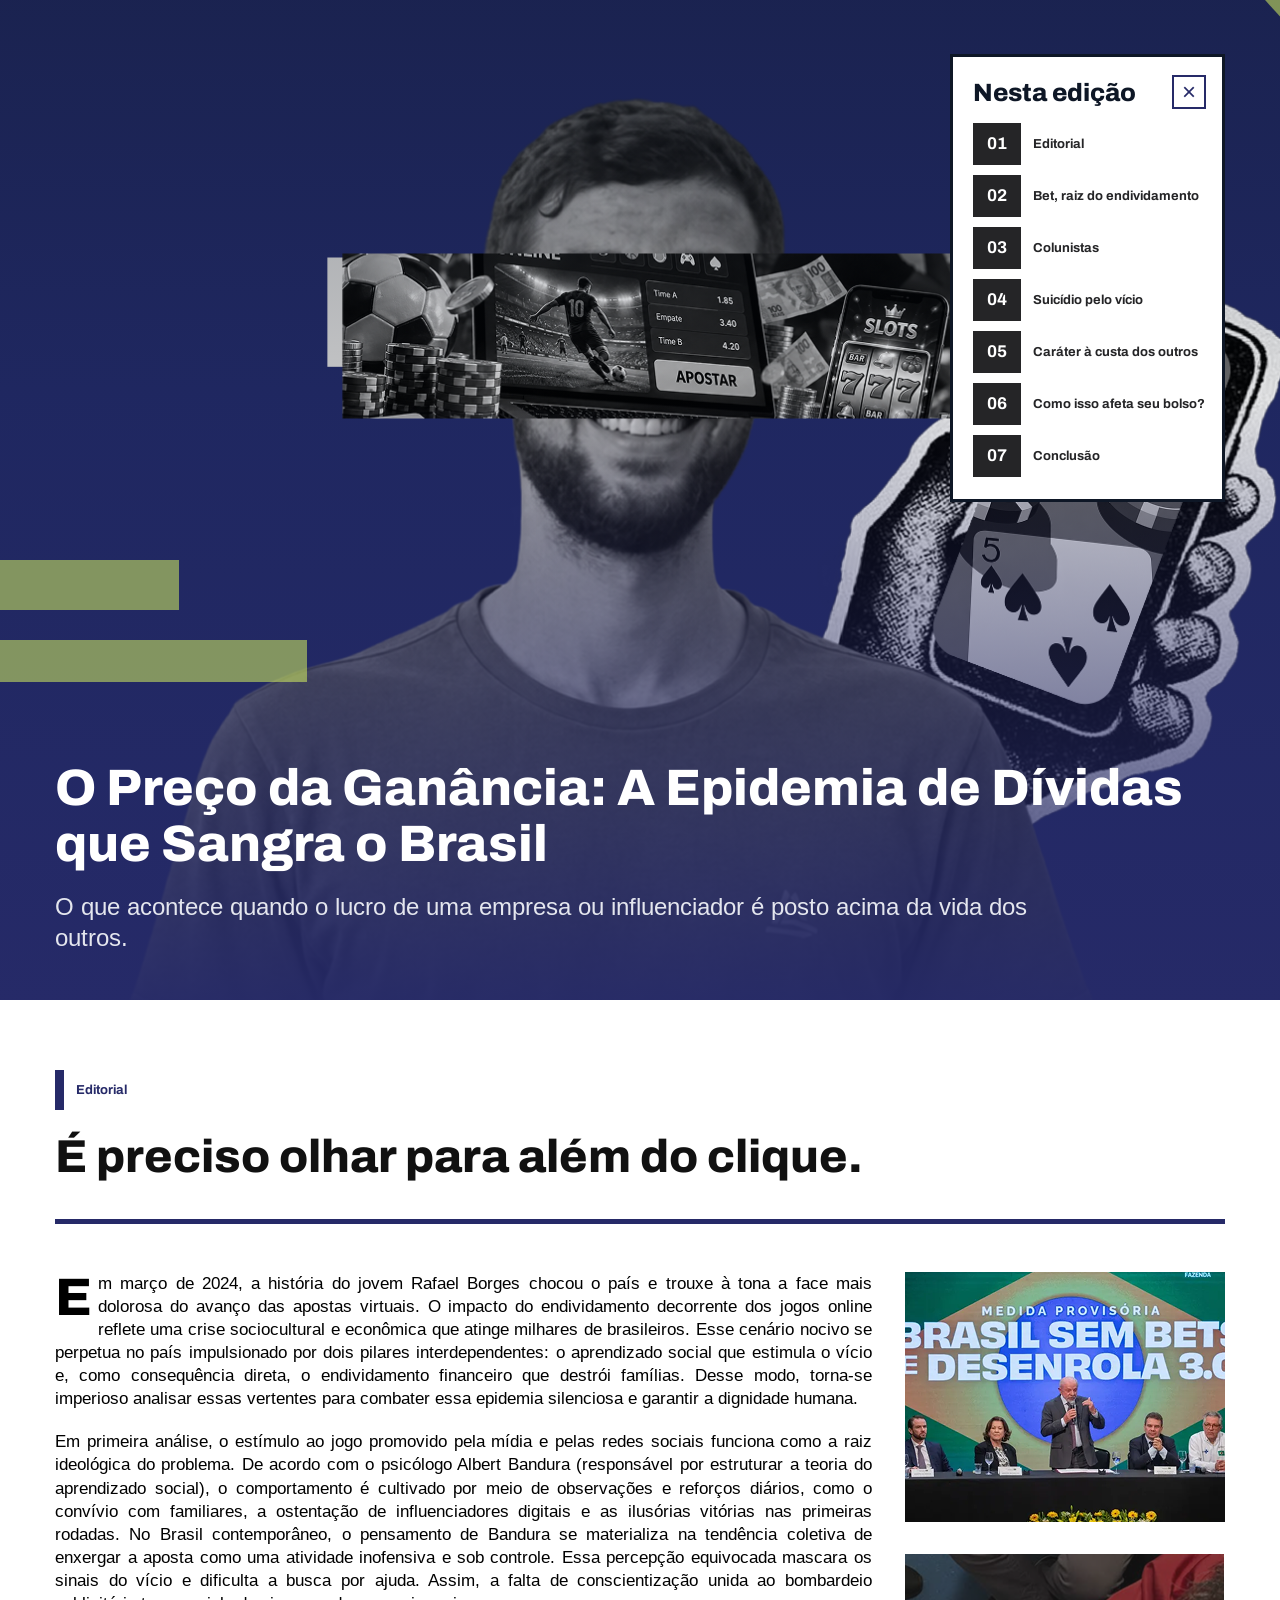
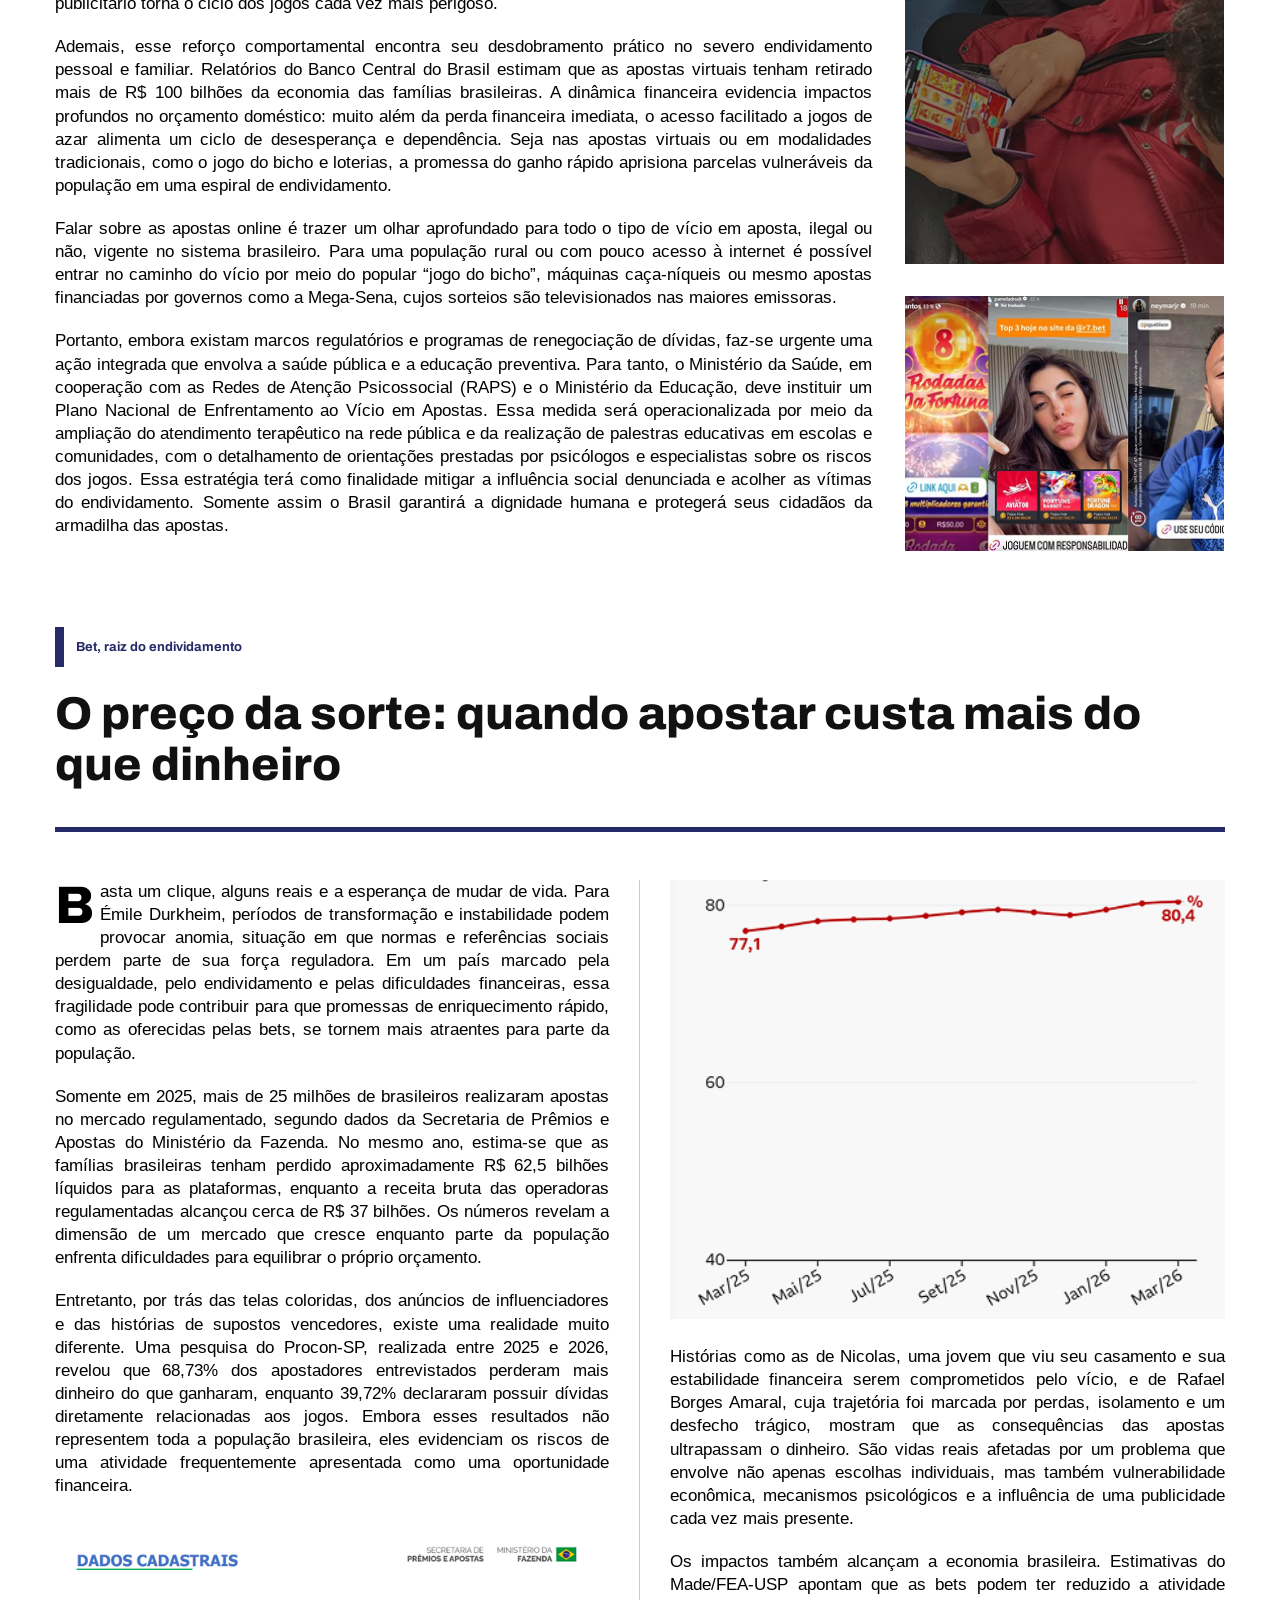
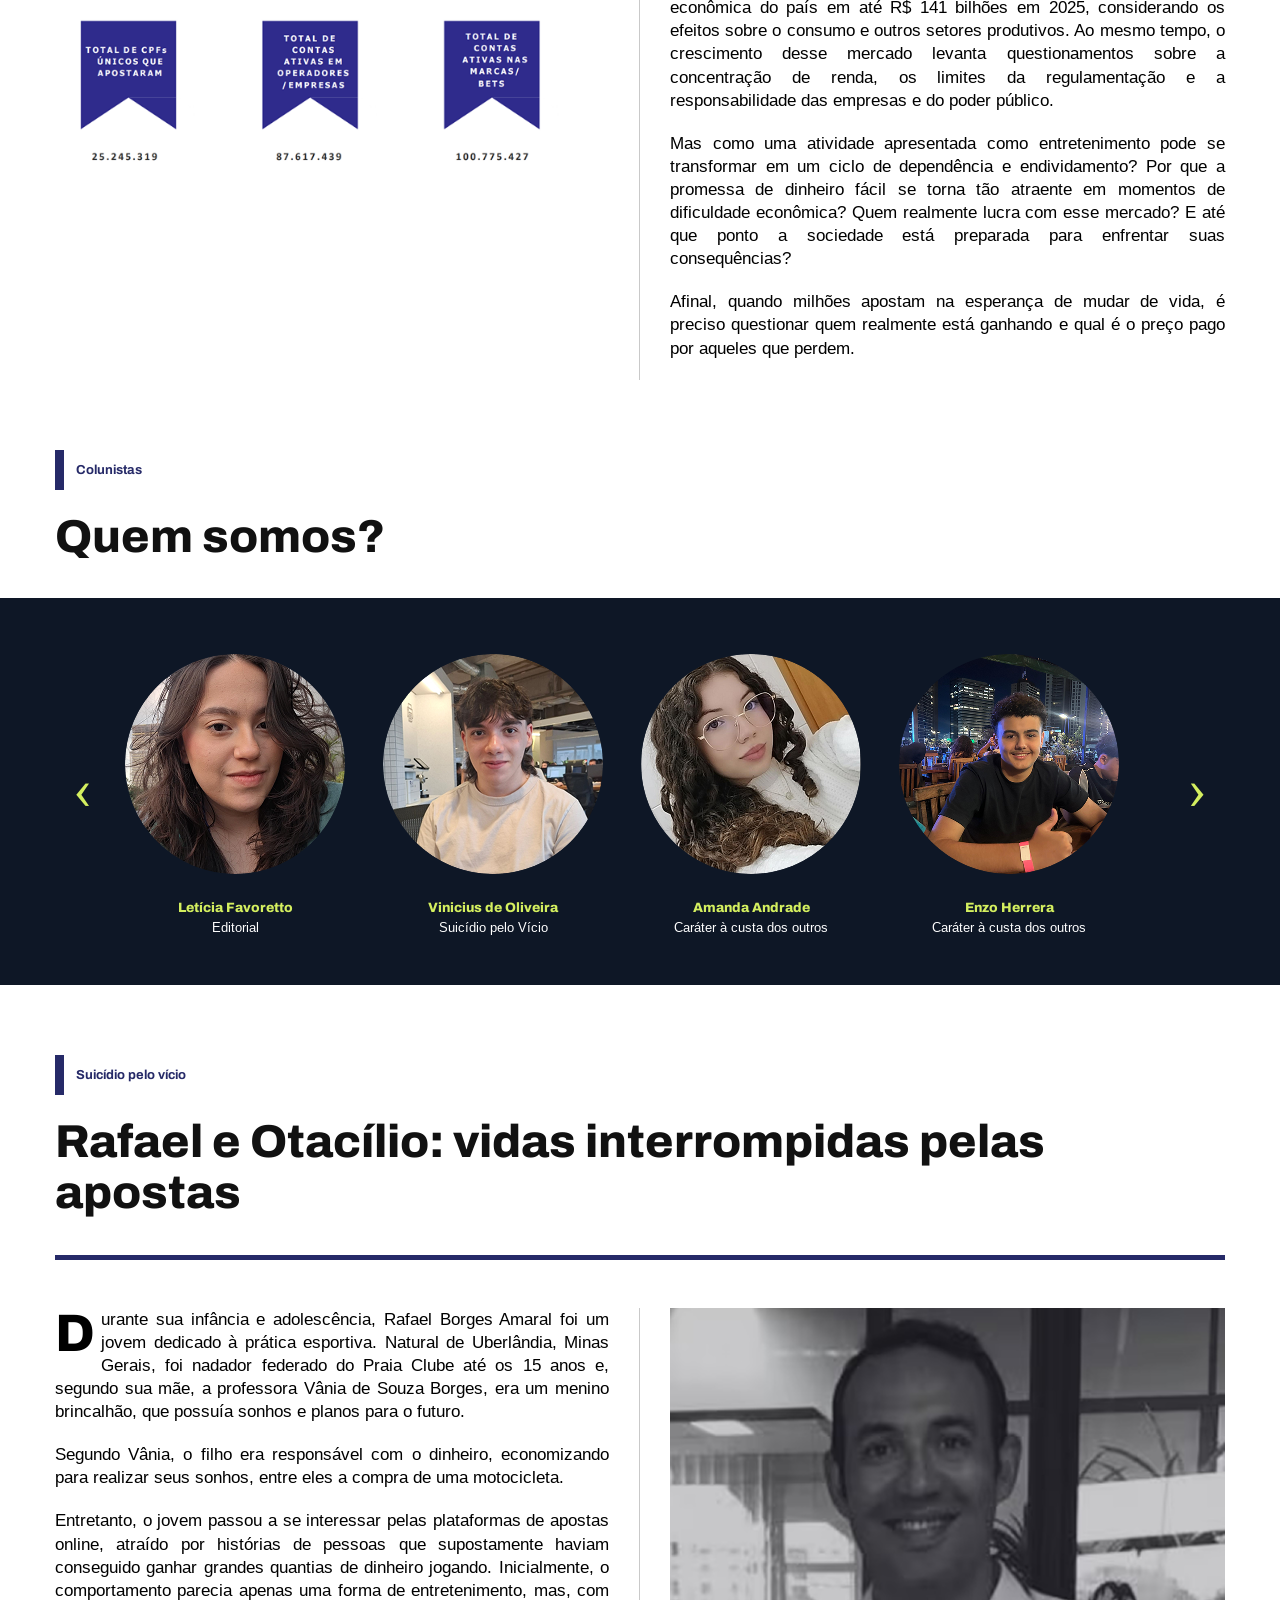
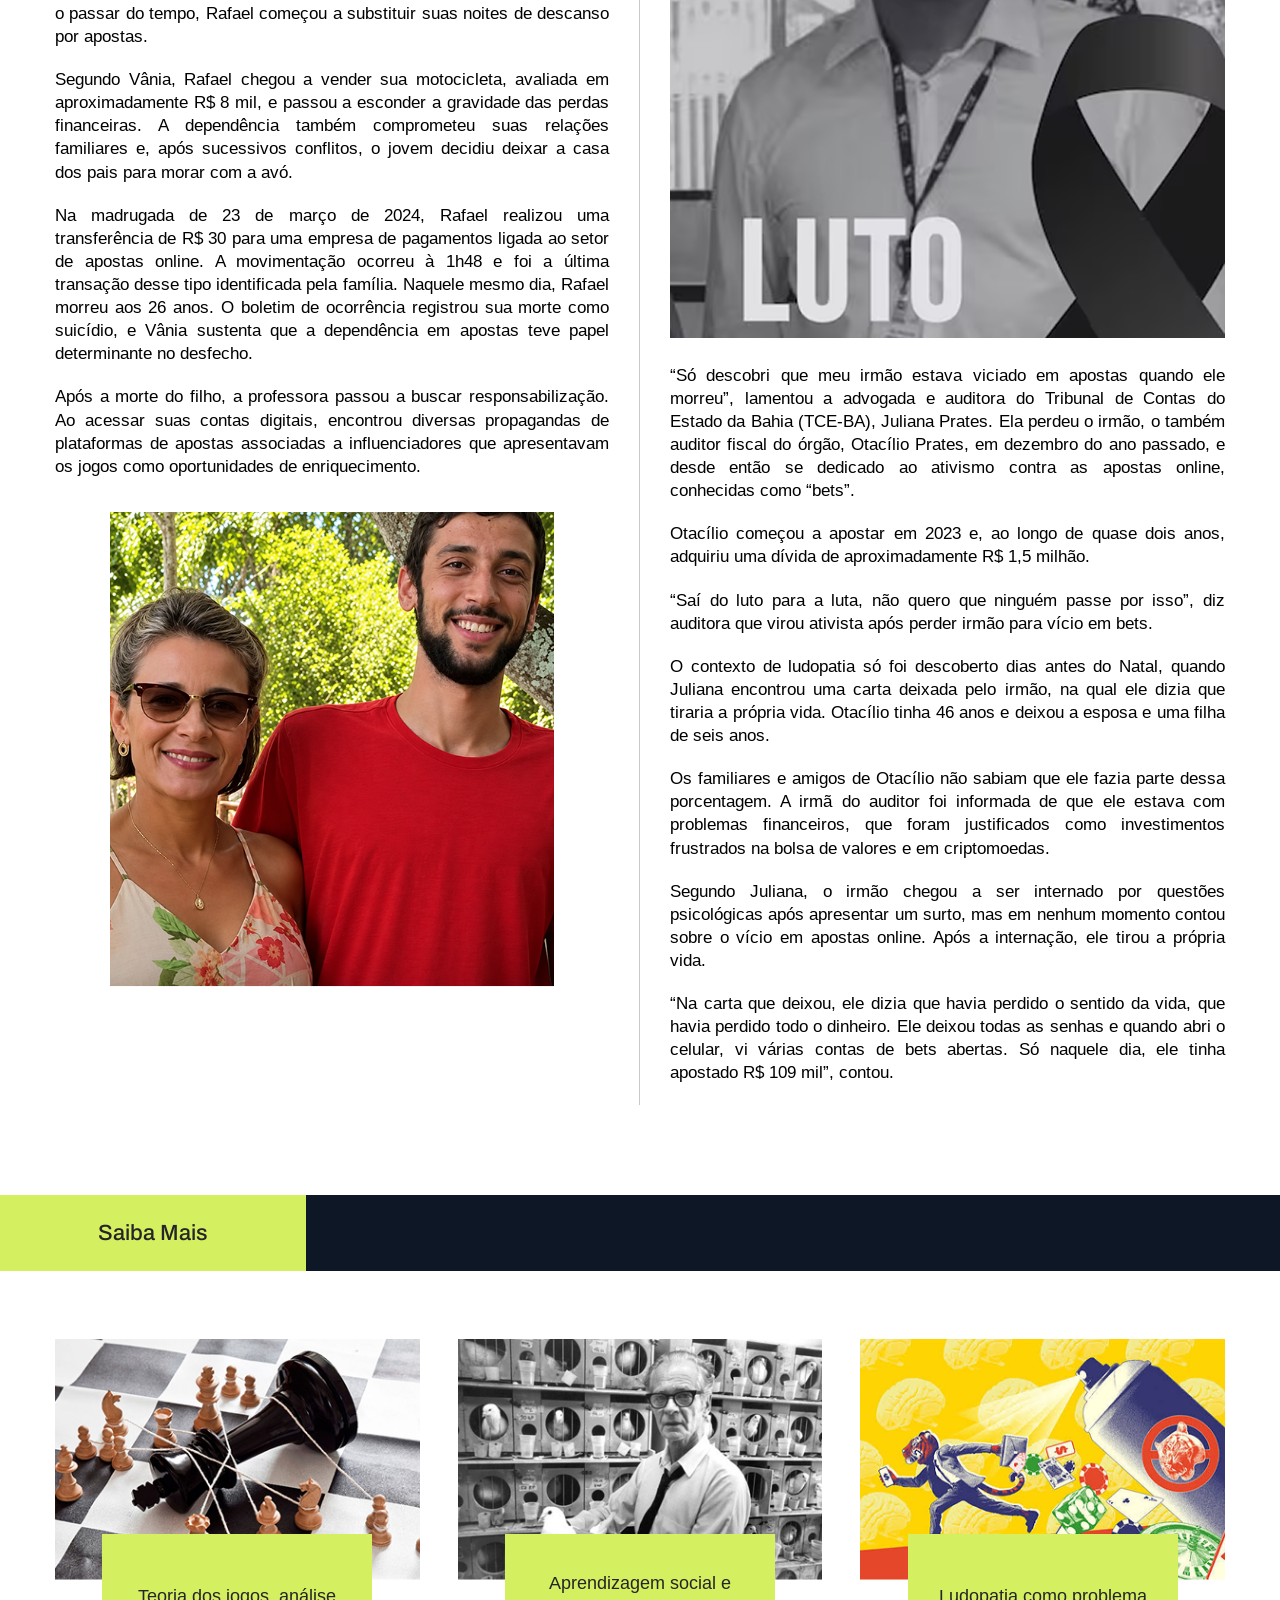
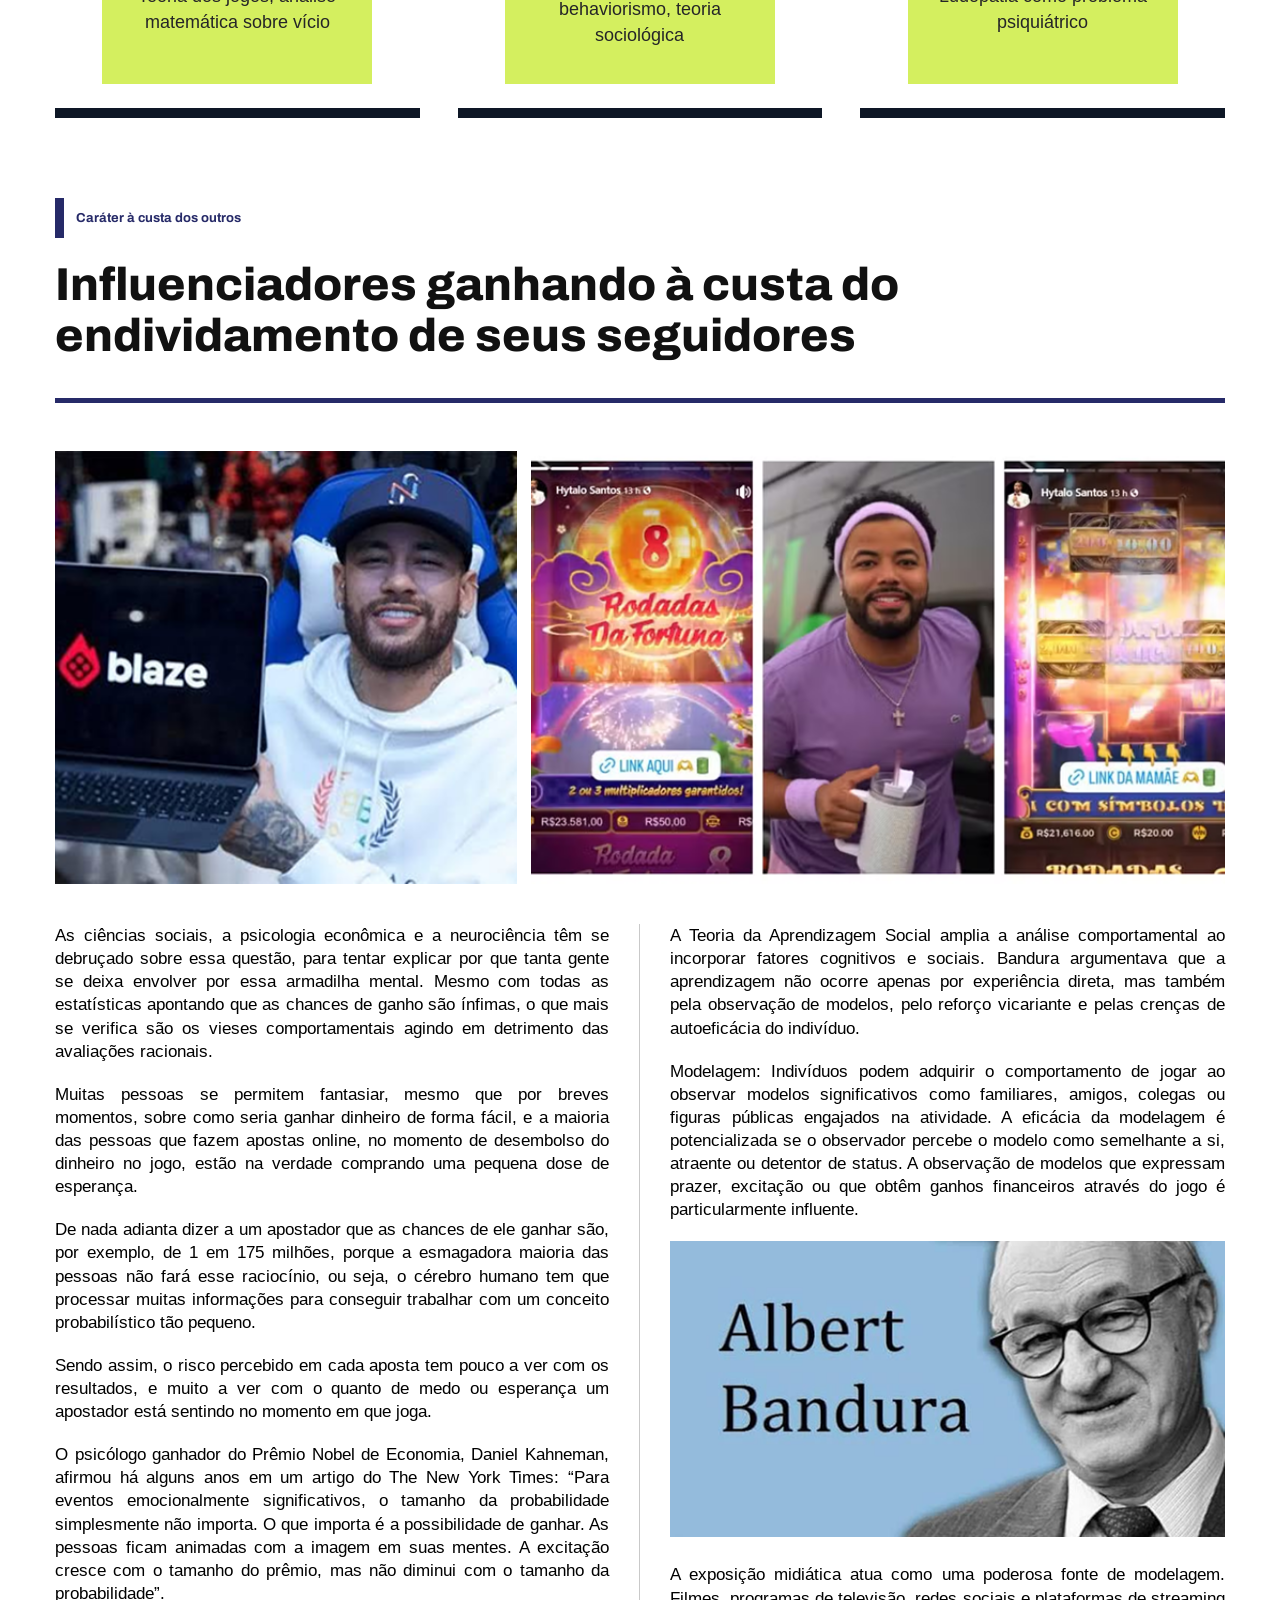
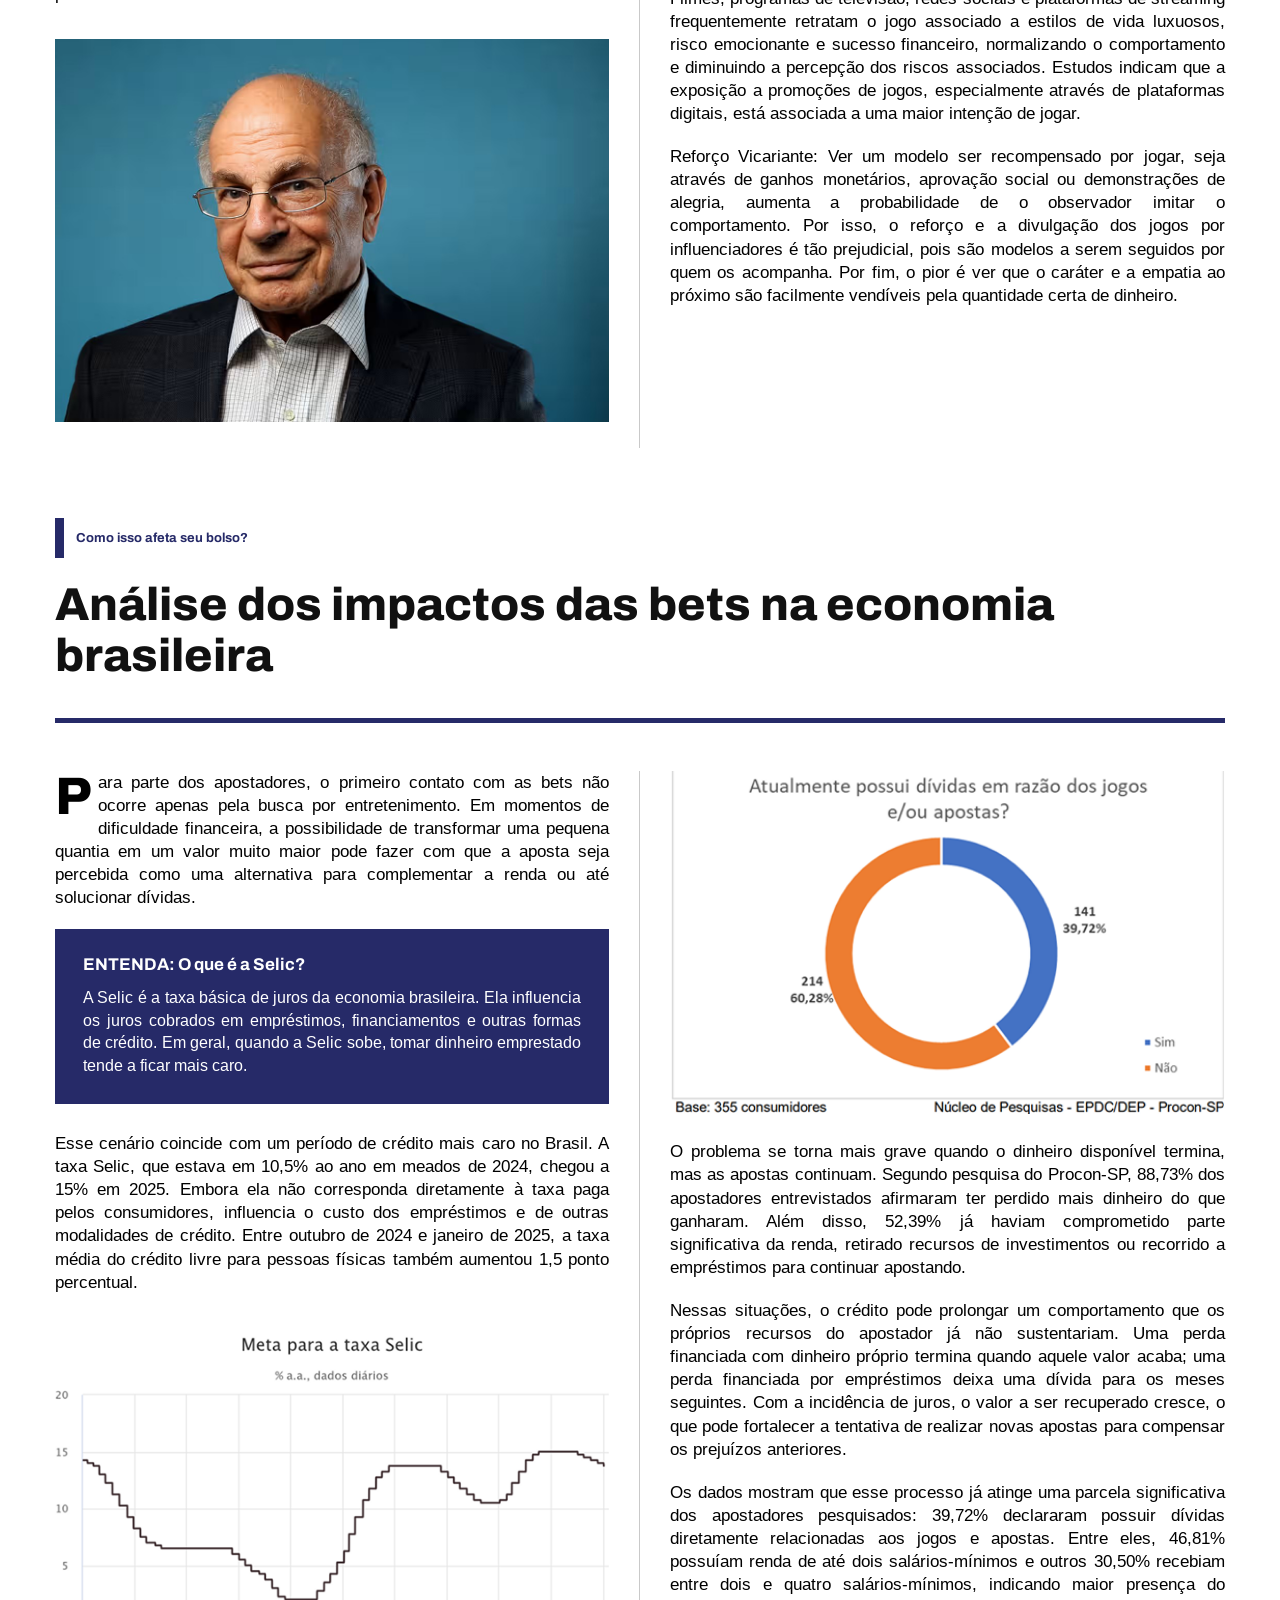
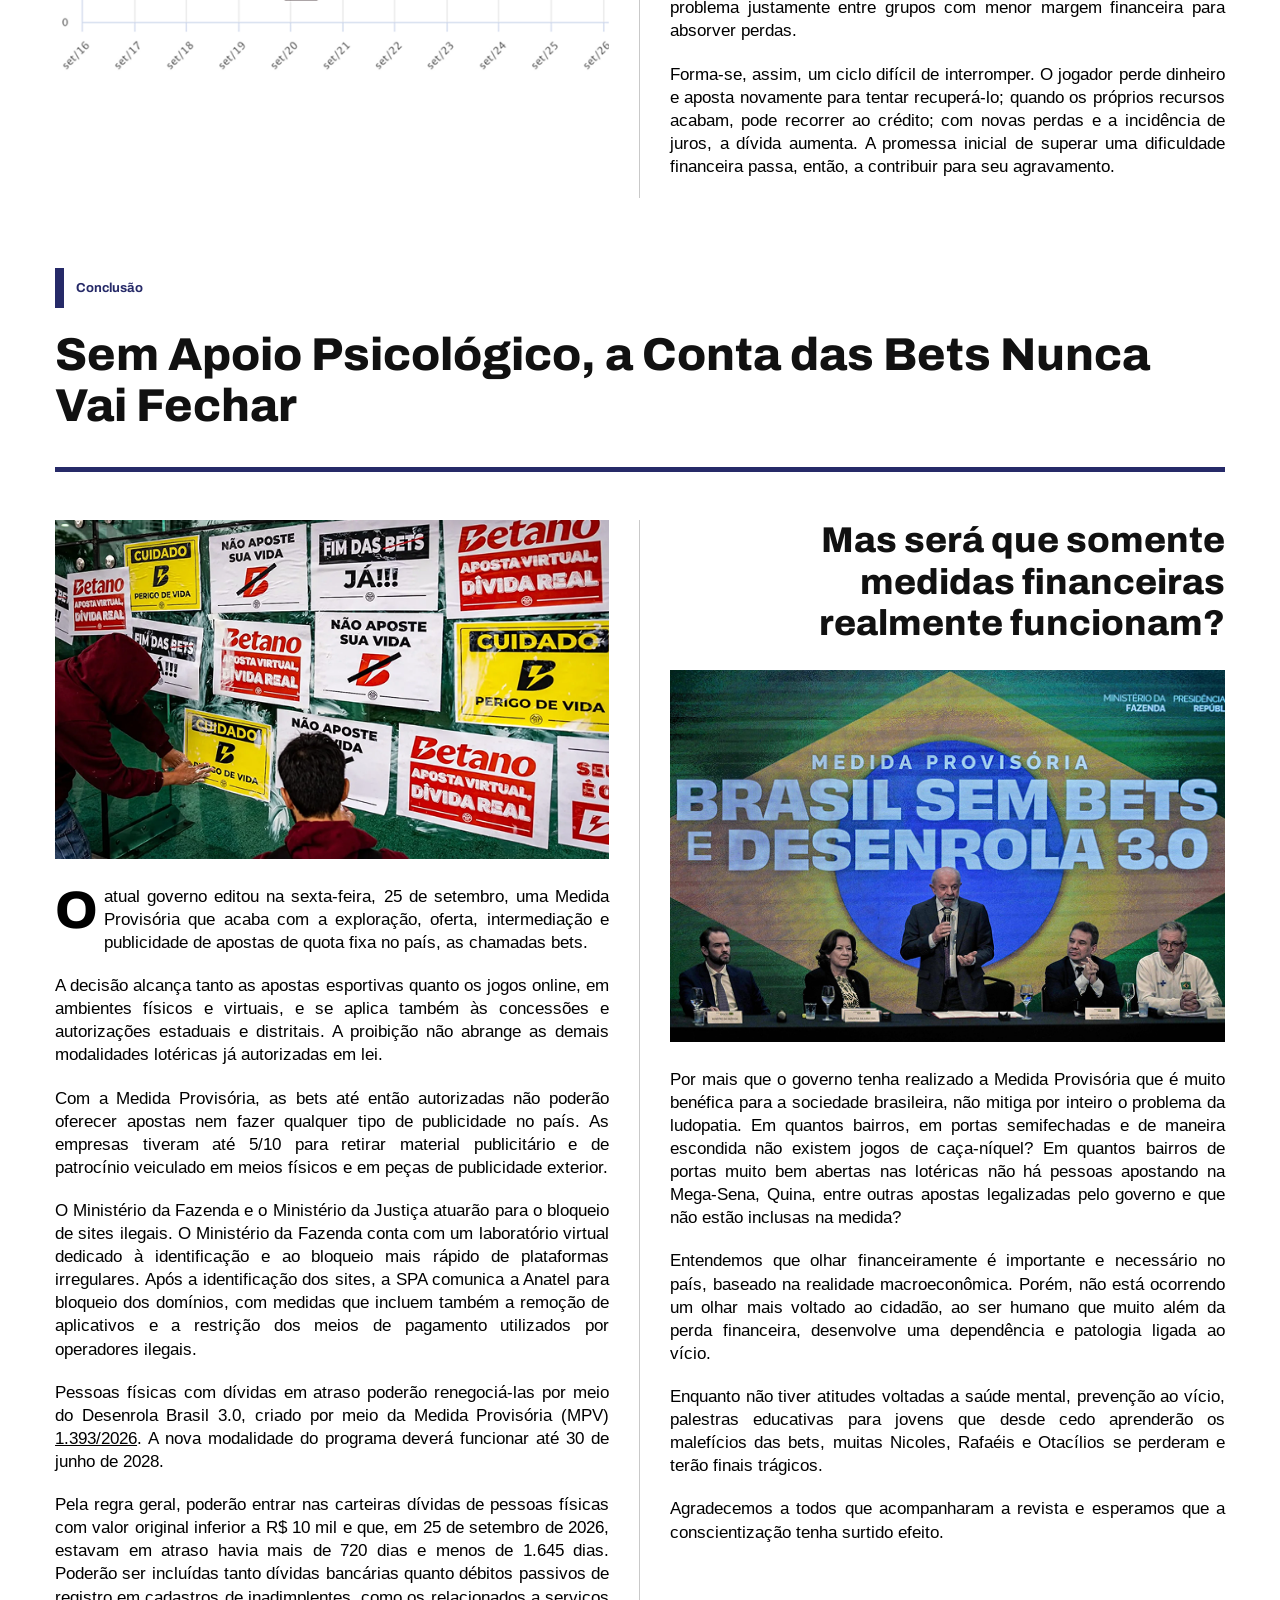
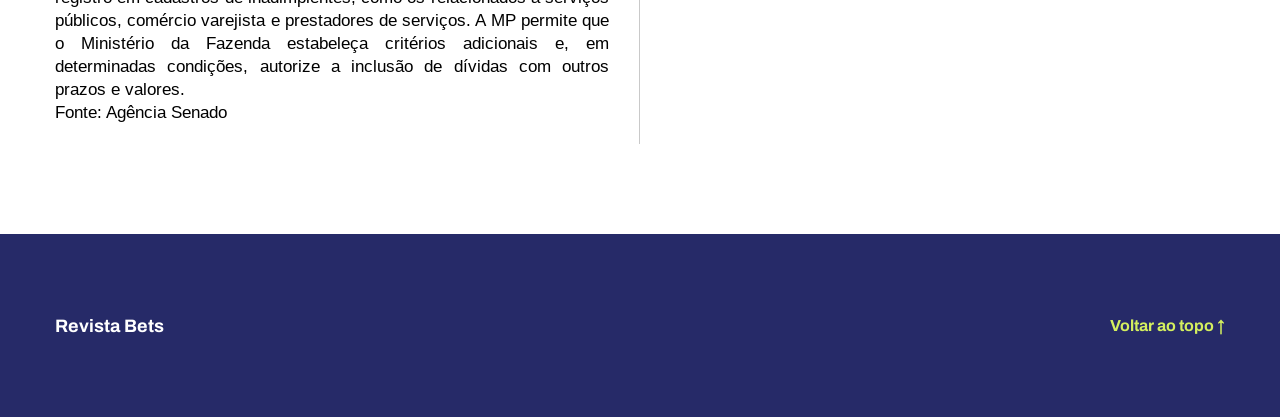
==== index.html @ 88944414 "Initial commit" ====
<!DOCTYPE html>
<html lang="pt-BR">
<head>
<meta charset="utf-8">
<meta name="viewport" content="width=device-width, initial-scale=1">
<title>Revista Bets — O Preço da Ganância</title>
<link rel="preconnect" href="https://fonts.googleapis.com">
<link rel="preconnect" href="https://fonts.gstatic.com" crossorigin>
<link href="https://fonts.googleapis.com/css2?family=Archivo:wght@300;500;700;800&family=Arimo:wght@400;700&display=swap" rel="stylesheet">
<link rel="stylesheet" href="style.css">
<script>
/* Imagem ainda não colocada? Mostra o padrão (imagens/placeholder.svg).
   Para trocar: salve a foto em /imagens com o MESMO nome do src e pronto. */
window.addEventListener('error', function (e) {
  var t = e.target;
  if (t && t.tagName === 'IMG' && !t.dataset.ph) {
    t.dataset.ph = '1';
    t.src = 'imagens/placeholder.svg';
  }
}, true);

/* No celular o menu "Nesta edição" começa recolhido */
document.addEventListener('DOMContentLoaded', function () {
  if (window.innerWidth < 900) document.getElementById('menu').classList.add('fechado');
  document.querySelectorAll('#menu a').forEach(function (a) {
    a.addEventListener('click', function () { if (window.innerWidth < 900) document.getElementById('menu').classList.add('fechado'); });
  });
});
</script>
</head>
<body>
<div class="pagina">

  <!-- ================= HERO ================= -->
  <header class="hero" id="topo">
    <img class="hero__foto" src="imagens/hero-fundo.png" alt="">
    <div class="hero__degrade"></div>
    <div class="hero__diagonal"></div>
    <div class="hero__barra hero__barra--1"></div>
    <div class="hero__barra hero__barra--2"></div>

    <nav class="menu-edicao" id="menu" aria-label="Nesta edição">
      <div class="menu-edicao__topo">
        <h2>Nesta edição</h2>
        <button class="menu-edicao__x" type="button" aria-label="Abrir ou fechar menu" onclick="document.getElementById('menu').classList.toggle('fechado')"><i></i><i></i><i></i><span>×</span></button>
      </div>
      <ol>
        <li><a href="#editorial"><b>01</b>Editorial</a></li>
        <li><a href="#bet-raiz"><b>02</b>Bet, raiz do endividamento</a></li>
        <li><a href="#colunistas"><b>03</b>Colunistas</a></li>
        <li><a href="#suicidio"><b>04</b>Suicídio pelo vício</a></li>
        <li><a href="#carater"><b>05</b>Caráter à custa dos outros</a></li>
        <li><a href="#bolso"><b>06</b>Como isso afeta seu bolso?</a></li>
        <li><a href="#conclusao"><b>07</b>Conclusão</a></li>
      </ol>
    </nav>

    <div class="hero__texto">
      <h1>O Preço da Ganância: A Epidemia de Dívidas que Sangra o Brasil</h1>
      <p>O que acontece quando o lucro de uma empresa ou influenciador é posto acima da vida dos outros.</p>
    </div>
  </header>

  <main class="conteudo">

    <!-- ================= 01 EDITORIAL ================= -->
    <section class="secao" id="editorial">
      <div class="selo"><span>Editorial</span></div>
      <h2 class="titulo">É preciso olhar para além do clique.</h2>

      <div class="com-lateral">
        <div class="texto">
          <p class="capitular">Em março de 2024, a história do jovem Rafael Borges chocou o país e trouxe à tona a face mais dolorosa do avanço das apostas virtuais. O impacto do endividamento decorrente dos jogos online reflete uma crise sociocultural e econômica que atinge milhares de brasileiros. Esse cenário nocivo se perpetua no país impulsionado por dois pilares interdependentes: o aprendizado social que estimula o vício e, como consequência direta, o endividamento financeiro que destrói famílias. Desse modo, torna-se imperioso analisar essas vertentes para combater essa epidemia silenciosa e garantir a dignidade humana.</p>
          <p>Em primeira análise, o estímulo ao jogo promovido pela mídia e pelas redes sociais funciona como a raiz ideológica do problema. De acordo com o psicólogo Albert Bandura (responsável por estruturar a teoria do aprendizado social), o comportamento é cultivado por meio de observações e reforços diários, como o convívio com familiares, a ostentação de influenciadores digitais e as ilusórias vitórias nas primeiras rodadas. No Brasil contemporâneo, o pensamento de Bandura se materializa na tendência coletiva de enxergar a aposta como uma atividade inofensiva e sob controle. Essa percepção equivocada mascara os sinais do vício e dificulta a busca por ajuda. Assim, a falta de conscientização unida ao bombardeio publicitário torna o ciclo dos jogos cada vez mais perigoso.</p>
          <p>Ademais, esse reforço comportamental encontra seu desdobramento prático no severo endividamento pessoal e familiar. Relatórios do Banco Central do Brasil estimam que as apostas virtuais tenham retirado mais de R$ 100 bilhões da economia das famílias brasileiras. A dinâmica financeira evidencia impactos profundos no orçamento doméstico: muito além da perda financeira imediata, o acesso facilitado a jogos de azar alimenta um ciclo de desesperança e dependência. Seja nas apostas virtuais ou em modalidades tradicionais, como o jogo do bicho e loterias, a promessa do ganho rápido aprisiona parcelas vulneráveis da população em uma espiral de endividamento.</p>
          <p>Falar sobre as apostas online é trazer um olhar aprofundado para todo o tipo de vício em aposta, ilegal ou não, vigente no sistema brasileiro. Para uma população rural ou com pouco acesso à internet é possível entrar no caminho do vício por meio do popular “jogo do bicho”, máquinas caça-níqueis ou mesmo apostas financiadas por governos como a Mega-Sena, cujos sorteios são televisionados nas maiores emissoras.</p>
          <p>Portanto, embora existam marcos regulatórios e programas de renegociação de dívidas, faz-se urgente uma ação integrada que envolva a saúde pública e a educação preventiva. Para tanto, o Ministério da Saúde, em cooperação com as Redes de Atenção Psicossocial (RAPS) e o Ministério da Educação, deve instituir um Plano Nacional de Enfrentamento ao Vício em Apostas. Essa medida será operacionalizada por meio da ampliação do atendimento terapêutico na rede pública e da realização de palestras educativas em escolas e comunidades, com o detalhamento de orientações prestadas por psicólogos e especialistas sobre os riscos dos jogos. Essa estratégia terá como finalidade mitigar a influência social denunciada e acolher as vítimas do endividamento. Somente assim o Brasil garantirá a dignidade humana e protegerá seus cidadãos da armadilha das apostas.</p>
        </div>
        <aside class="lateral">
          <img src="imagens/editorial-1.png" alt="" style="aspect-ratio:320/250">
          <img src="imagens/editorial-2.png" alt="" style="aspect-ratio:320/310">
          <img src="imagens/editorial-3.png" alt="" style="aspect-ratio:320/255">
        </aside>
      </div>
    </section>

    <!-- ================= 02 BET, RAIZ DO ENDIVIDAMENTO ================= -->
    <section class="secao" id="bet-raiz">
      <div class="selo"><span>Bet, raiz do endividamento</span></div>
      <h2 class="titulo">O preço da sorte: quando apostar custa mais do que dinheiro</h2>

      <div class="duas-colunas">
        <div class="col texto">
          <p class="capitular">Basta um clique, alguns reais e a esperança de mudar de vida. Para Émile Durkheim, períodos de transformação e instabilidade podem provocar anomia, situação em que normas e referências sociais perdem parte de sua força reguladora. Em um país marcado pela desigualdade, pelo endividamento e pelas dificuldades financeiras, essa fragilidade pode contribuir para que promessas de enriquecimento rápido, como as oferecidas pelas bets, se tornem mais atraentes para parte da população.</p>
          <p>Somente em 2025, mais de 25 milhões de brasileiros realizaram apostas no mercado regulamentado, segundo dados da Secretaria de Prêmios e Apostas do Ministério da Fazenda. No mesmo ano, estima-se que as famílias brasileiras tenham perdido aproximadamente R$ 62,5 bilhões líquidos para as plataformas, enquanto a receita bruta das operadoras regulamentadas alcançou cerca de R$ 37 bilhões. Os números revelam a dimensão de um mercado que cresce enquanto parte da população enfrenta dificuldades para equilibrar o próprio orçamento.</p>
          <p>Entretanto, por trás das telas coloridas, dos anúncios de influenciadores e das histórias de supostos vencedores, existe uma realidade muito diferente. Uma pesquisa do Procon-SP, realizada entre 2025 e 2026, revelou que 68,73% dos apostadores entrevistados perderam mais dinheiro do que ganharam, enquanto 39,72% declararam possuir dívidas diretamente relacionadas aos jogos. Embora esses resultados não representem toda a população brasileira, eles evidenciam os riscos de uma atividade frequentemente apresentada como uma oportunidade financeira.</p>
          <figure class="fig" style="margin-top:34px">
            <img src="imagens/dados-cadastrais.png" alt="Dados cadastrais: total de CPFs únicos que apostaram, contas ativas em operadores e contas ativas nas marcas/bets" style="aspect-ratio:350/150">
          </figure>
        </div>
        <div class="col texto">
          <figure class="fig">
            <img src="imagens/grafico-endividamento.png" alt="Gráfico: Brasil bate recorde de endividamento" style="aspect-ratio:240/190">
          </figure>
          <p>Histórias como as de Nicolas, uma jovem que viu seu casamento e sua estabilidade financeira serem comprometidos pelo vício, e de Rafael Borges Amaral, cuja trajetória foi marcada por perdas, isolamento e um desfecho trágico, mostram que as consequências das apostas ultrapassam o dinheiro. São vidas reais afetadas por um problema que envolve não apenas escolhas individuais, mas também vulnerabilidade econômica, mecanismos psicológicos e a influência de uma publicidade cada vez mais presente.</p>
          <p>Os impactos também alcançam a economia brasileira. Estimativas do Made/FEA-USP apontam que as bets podem ter reduzido a atividade econômica do país em até R$ 141 bilhões em 2025, considerando os efeitos sobre o consumo e outros setores produtivos. Ao mesmo tempo, o crescimento desse mercado levanta questionamentos sobre a concentração de renda, os limites da regulamentação e a responsabilidade das empresas e do poder público.</p>
          <p>Mas como uma atividade apresentada como entretenimento pode se transformar em um ciclo de dependência e endividamento? Por que a promessa de dinheiro fácil se torna tão atraente em momentos de dificuldade econômica? Quem realmente lucra com esse mercado? E até que ponto a sociedade está preparada para enfrentar suas consequências?</p>
          <p>Afinal, quando milhões apostam na esperança de mudar de vida, é preciso questionar quem realmente está ganhando e qual é o preço pago por aqueles que perdem.</p>
        </div>
      </div>
    </section>

    <!-- ================= 03 COLUNISTAS ================= -->
    <section class="secao" id="colunistas">
      <div class="selo"><span>Colunistas</span></div>
      <h2 class="titulo titulo--sem-fio">Quem somos?</h2>
    </section>
  </main>

  <div class="equipe">
    <div class="conteudo equipe__trilho">
      <button class="equipe__seta" type="button" aria-label="Anterior" onclick="document.getElementById('equipe').scrollBy({left:-258,behavior:'smooth'})">‹</button>
      <div class="equipe__lista" id="equipe">
        <div class="integrante"><img src="imagens/leticia.png" alt="Letícia Favoretto"><strong>Letícia Favoretto</strong><span>Editorial</span></div>
        <div class="integrante"><img src="imagens/equipe-vinicius.png" alt="Vinicius de Oliveira"><strong>Vinicius de Oliveira</strong><span>Suicídio pelo Vício</span></div>
        <div class="integrante"><img src="imagens/equipe-amanda.png" alt="Amanda Andrade"><strong>Amanda Andrade</strong><span>Caráter à custa dos outros</span></div>
        <div class="integrante"><img src="imagens/equipe-enzo.png" alt="Enzo Herrera"><strong>Enzo Herrera</strong><span>Caráter à custa dos outros</span></div>
        <div class="integrante"><img src="imagens/equipe-luis.png" alt="Luis H."><strong>Luis H.</strong><span>Como isso afeta seu bolso?</span></div>
        <div class="integrante"><img src="imagens/equipe-matheus.png" alt="Matheus Fazan" style="object-position:50% 40%"><strong>Matheus Fazan</strong><span>Colunista</span></div>
      </div>
      <button class="equipe__seta" type="button" aria-label="Próximo" onclick="document.getElementById('equipe').scrollBy({left:258,behavior:'smooth'})">›</button>
    </div>
  </div>

  <main class="conteudo">

    <!-- ================= 04 SUICÍDIO PELO VÍCIO ================= -->
    <section class="secao" id="suicidio">
      <div class="selo"><span>Suicídio pelo vício</span></div>
      <h2 class="titulo">Rafael e Otacílio: vidas interrompidas pelas apostas</h2>

      <div class="duas-colunas">
        <div class="col texto">
          <p class="capitular">Durante sua infância e adolescência, Rafael Borges Amaral foi um jovem dedicado à prática esportiva. Natural de Uberlândia, Minas Gerais, foi nadador federado do Praia Clube até os 15 anos e, segundo sua mãe, a professora Vânia de Souza Borges, era um menino brincalhão, que possuía sonhos e planos para o futuro.</p>
          <p>Segundo Vânia, o filho era responsável com o dinheiro, economizando para realizar seus sonhos, entre eles a compra de uma motocicleta.</p>
          <p>Entretanto, o jovem passou a se interessar pelas plataformas de apostas online, atraído por histórias de pessoas que supostamente haviam conseguido ganhar grandes quantias de dinheiro jogando. Inicialmente, o comportamento parecia apenas uma forma de entretenimento, mas, com o passar do tempo, Rafael começou a substituir suas noites de descanso por apostas.</p>
          <p>Segundo Vânia, Rafael chegou a vender sua motocicleta, avaliada em aproximadamente R$ 8 mil, e passou a esconder a gravidade das perdas financeiras. A dependência também comprometeu suas relações familiares e, após sucessivos conflitos, o jovem decidiu deixar a casa dos pais para morar com a avó.</p>
          <p>Na madrugada de 23 de março de 2024, Rafael realizou uma transferência de R$ 30 para uma empresa de pagamentos ligada ao setor de apostas online. A movimentação ocorreu à 1h48 e foi a última transação desse tipo identificada pela família. Naquele mesmo dia, Rafael morreu aos 26 anos. O boletim de ocorrência registrou sua morte como suicídio, e Vânia sustenta que a dependência em apostas teve papel determinante no desfecho.</p>
          <p>Após a morte do filho, a professora passou a buscar responsabilização. Ao acessar suas contas digitais, encontrou diversas propagandas de plataformas de apostas associadas a influenciadores que apresentavam os jogos como oportunidades de enriquecimento.</p>
          <figure class="fig" style="width:80%;margin:34px auto 0">
            <img src="imagens/rafael-otacilio.png" alt="" style="aspect-ratio:228/245">
          </figure>
        </div>
        <div class="col texto">
          <figure class="fig">
            <img src="imagens/luto-otacilio.png" alt="Luto" style="aspect-ratio:222/252">
          </figure>
          <p>“Só descobri que meu irmão estava viciado em apostas quando ele morreu”, lamentou a advogada e auditora do Tribunal de Contas do Estado da Bahia (TCE-BA), Juliana Prates. Ela perdeu o irmão, o também auditor fiscal do órgão, Otacílio Prates, em dezembro do ano passado, e desde então se dedicado ao ativismo contra as apostas online, conhecidas como “bets”.</p>
          <p>Otacílio começou a apostar em 2023 e, ao longo de quase dois anos, adquiriu uma dívida de aproximadamente R$ 1,5 milhão.</p>
          <p>“Saí do luto para a luta, não quero que ninguém passe por isso”, diz auditora que virou ativista após perder irmão para vício em bets.</p>
          <p>O contexto de ludopatia só foi descoberto dias antes do Natal, quando Juliana encontrou uma carta deixada pelo irmão, na qual ele dizia que tiraria a própria vida. Otacílio tinha 46 anos e deixou a esposa e uma filha de seis anos.</p>
          <p>Os familiares e amigos de Otacílio não sabiam que ele fazia parte dessa porcentagem. A irmã do auditor foi informada de que ele estava com problemas financeiros, que foram justificados como investimentos frustrados na bolsa de valores e em criptomoedas.</p>
          <p>Segundo Juliana, o irmão chegou a ser internado por questões psicológicas após apresentar um surto, mas em nenhum momento contou sobre o vício em apostas online. Após a internação, ele tirou a própria vida.</p>
          <p>“Na carta que deixou, ele dizia que havia perdido o sentido da vida, que havia perdido todo o dinheiro. Ele deixou todas as senhas e quando abri o celular, vi várias contas de bets abertas. Só naquele dia, ele tinha apostado R$ 109 mil”, contou.</p>
        </div>
      </div>
    </section>
  </main>

  <!-- ================= SAIBA MAIS ================= -->
  <section class="saiba" id="saiba-mais">
    <div class="saiba__faixa"><span>Saiba Mais</span></div>
    <div class="saiba__cartoes">
      <a class="cartao" href="saiba-mais/saiba-mais-01.html">
        <img src="imagens/saiba-1.png" alt="">
        <div class="cartao__legenda">Teoria dos jogos, análise matemática sobre vício</div>
      </a>
      <a class="cartao" href="saiba-mais/saiba-mais-02.html">
        <img src="imagens/saiba-2.png" alt="">
        <div class="cartao__legenda">Aprendizagem social e behaviorismo, teoria sociológica</div>
      </a>
      <a class="cartao" href="saiba-mais/saiba-mais-03.html">
        <img src="imagens/saiba-3.png" alt="">
        <div class="cartao__legenda">Ludopatia como problema psiquiátrico</div>
      </a>
    </div>
  </section>

  <main class="conteudo">

    <!-- ================= 05 CARÁTER À CUSTA DOS OUTROS ================= -->
    <section class="secao" id="carater" style="padding-top:80px">
      <div class="selo"><span>Caráter à custa dos outros</span></div>
      <h2 class="titulo">Influenciadores ganhando à custa do endividamento de seus seguidores</h2>

      <div class="galeria">
        <img src="imagens/influenciadores-1.png" alt="">
        <img src="imagens/influenciadores-2.png" alt="">
      </div>

      <div class="duas-colunas" style="margin-top:40px">
        <div class="col texto">
          <p>As ciências sociais, a psicologia econômica e a neurociência têm se debruçado sobre essa questão, para tentar explicar por que tanta gente se deixa envolver por essa armadilha mental. Mesmo com todas as estatísticas apontando que as chances de ganho são ínfimas, o que mais se verifica são os vieses comportamentais agindo em detrimento das avaliações racionais.</p>
          <p>Muitas pessoas se permitem fantasiar, mesmo que por breves momentos, sobre como seria ganhar dinheiro de forma fácil, e a maioria das pessoas que fazem apostas online, no momento de desembolso do dinheiro no jogo, estão na verdade comprando uma pequena dose de esperança.</p>
          <p>De nada adianta dizer a um apostador que as chances de ele ganhar são, por exemplo, de 1 em 175 milhões, porque a esmagadora maioria das pessoas não fará esse raciocínio, ou seja, o cérebro humano tem que processar muitas informações para conseguir trabalhar com um conceito probabilístico tão pequeno.</p>
          <p>Sendo assim, o risco percebido em cada aposta tem pouco a ver com os resultados, e muito a ver com o quanto de medo ou esperança um apostador está sentindo no momento em que joga.</p>
          <p>O psicólogo ganhador do Prêmio Nobel de Economia, Daniel Kahneman, afirmou há alguns anos em um artigo do The New York Times: “Para eventos emocionalmente significativos, o tamanho da probabilidade simplesmente não importa. O que importa é a possibilidade de ganhar. As pessoas ficam animadas com a imagem em suas mentes. A excitação cresce com o tamanho do prêmio, mas não diminui com o tamanho da probabilidade”.</p>
          <figure class="fig" style="margin-top:34px">
            <img src="imagens/kahneman.png" alt="Daniel Kahneman" style="aspect-ratio:260/180">
          </figure>
        </div>
        <div class="col texto">
          <p>A Teoria da Aprendizagem Social amplia a análise comportamental ao incorporar fatores cognitivos e sociais. Bandura argumentava que a aprendizagem não ocorre apenas por experiência direta, mas também pela observação de modelos, pelo reforço vicariante e pelas crenças de autoeficácia do indivíduo.</p>
          <p>Modelagem: Indivíduos podem adquirir o comportamento de jogar ao observar modelos significativos como familiares, amigos, colegas ou figuras públicas engajados na atividade. A eficácia da modelagem é potencializada se o observador percebe o modelo como semelhante a si, atraente ou detentor de status. A observação de modelos que expressam prazer, excitação ou que obtêm ganhos financeiros através do jogo é particularmente influente.</p>
          <figure class="fig">
            <img src="imagens/bandura.png" alt="Albert Bandura" style="aspect-ratio:225/120">
          </figure>
          <p>A exposição midiática atua como uma poderosa fonte de modelagem. Filmes, programas de televisão, redes sociais e plataformas de streaming frequentemente retratam o jogo associado a estilos de vida luxuosos, risco emocionante e sucesso financeiro, normalizando o comportamento e diminuindo a percepção dos riscos associados. Estudos indicam que a exposição a promoções de jogos, especialmente através de plataformas digitais, está associada a uma maior intenção de jogar.</p>
          <p>Reforço Vicariante: Ver um modelo ser recompensado por jogar, seja através de ganhos monetários, aprovação social ou demonstrações de alegria, aumenta a probabilidade de o observador imitar o comportamento. Por isso, o reforço e a divulgação dos jogos por influenciadores é tão prejudicial, pois são modelos a serem seguidos por quem os acompanha. Por fim, o pior é ver que o caráter e a empatia ao próximo são facilmente vendíveis pela quantidade certa de dinheiro.</p>
        </div>
      </div>
    </section>

    <!-- ================= 06 COMO ISSO AFETA SEU BOLSO? ================= -->
    <section class="secao" id="bolso">
      <div class="selo"><span>Como isso afeta seu bolso?</span></div>
      <h2 class="titulo">Análise dos impactos das bets na economia brasileira</h2>

      <div class="duas-colunas">
        <div class="col texto">
          <p class="capitular">Para parte dos apostadores, o primeiro contato com as bets não ocorre apenas pela busca por entretenimento. Em momentos de dificuldade financeira, a possibilidade de transformar uma pequena quantia em um valor muito maior pode fazer com que a aposta seja percebida como uma alternativa para complementar a renda ou até solucionar dívidas.</p>
          <div class="destaque">
            <h3>ENTENDA: O que é a Selic?</h3>
            <p>A Selic é a taxa básica de juros da economia brasileira. Ela influencia os juros cobrados em empréstimos, financiamentos e outras formas de crédito. Em geral, quando a Selic sobe, tomar dinheiro emprestado tende a ficar mais caro.</p>
          </div>
          <p>Esse cenário coincide com um período de crédito mais caro no Brasil. A taxa Selic, que estava em 10,5% ao ano em meados de 2024, chegou a 15% em 2025. Embora ela não corresponda diretamente à taxa paga pelos consumidores, influencia o custo dos empréstimos e de outras modalidades de crédito. Entre outubro de 2024 e janeiro de 2025, a taxa média do crédito livre para pessoas físicas também aumentou 1,5 ponto percentual.</p>
          <figure class="fig" style="margin-top:34px">
            <img src="imagens/grafico-selic.png" alt="Gráfico: Meta para a taxa Selic" style="aspect-ratio:290/200">
          </figure>
        </div>
        <div class="col texto">
          <figure class="fig">
            <img src="imagens/grafico-rosca.png" alt="Gráfico: atualmente possui dívidas em razão dos jogos e/ou apostas?" style="aspect-ratio:210/130">
          </figure>
          <p>O problema se torna mais grave quando o dinheiro disponível termina, mas as apostas continuam. Segundo pesquisa do Procon-SP, 88,73% dos apostadores entrevistados afirmaram ter perdido mais dinheiro do que ganharam. Além disso, 52,39% já haviam comprometido parte significativa da renda, retirado recursos de investimentos ou recorrido a empréstimos para continuar apostando.</p>
          <p>Nessas situações, o crédito pode prolongar um comportamento que os próprios recursos do apostador já não sustentariam. Uma perda financiada com dinheiro próprio termina quando aquele valor acaba; uma perda financiada por empréstimos deixa uma dívida para os meses seguintes. Com a incidência de juros, o valor a ser recuperado cresce, o que pode fortalecer a tentativa de realizar novas apostas para compensar os prejuízos anteriores.</p>
          <p>Os dados mostram que esse processo já atinge uma parcela significativa dos apostadores pesquisados: 39,72% declararam possuir dívidas diretamente relacionadas aos jogos e apostas. Entre eles, 46,81% possuíam renda de até dois salários-mínimos e outros 30,50% recebiam entre dois e quatro salários-mínimos, indicando maior presença do problema justamente entre grupos com menor margem financeira para absorver perdas.</p>
          <p>Forma-se, assim, um ciclo difícil de interromper. O jogador perde dinheiro e aposta novamente para tentar recuperá-lo; quando os próprios recursos acabam, pode recorrer ao crédito; com novas perdas e a incidência de juros, a dívida aumenta. A promessa inicial de superar uma dificuldade financeira passa, então, a contribuir para seu agravamento.</p>
        </div>
      </div>
    </section>

    <!-- ================= 07 CONCLUSÃO ================= -->
    <section class="secao" id="conclusao">
      <div class="selo"><span>Conclusão</span></div>
      <h2 class="titulo">Sem Apoio Psicológico, a Conta das Bets Nunca Vai Fechar</h2>

      <div class="duas-colunas">
        <div class="col texto">
          <figure class="fig">
            <img src="imagens/cartazes.png" alt="Cartazes contra as bets" style="aspect-ratio:262/160">
          </figure>
          <p class="capitular">O atual governo editou na sexta-feira, 25 de setembro, uma Medida Provisória que acaba com a exploração, oferta, intermediação e publicidade de apostas de quota fixa no país, as chamadas bets.</p>
          <p>A decisão alcança tanto as apostas esportivas quanto os jogos online, em ambientes físicos e virtuais, e se aplica também às concessões e autorizações estaduais e distritais. A proibição não abrange as demais modalidades lotéricas já autorizadas em lei.</p>
          <p>Com a Medida Provisória, as bets até então autorizadas não poderão oferecer apostas nem fazer qualquer tipo de publicidade no país. As empresas tiveram até 5/10 para retirar material publicitário e de patrocínio veiculado em meios físicos e em peças de publicidade exterior.</p>
          <p>O Ministério da Fazenda e o Ministério da Justiça atuarão para o bloqueio de sites ilegais. O Ministério da Fazenda conta com um laboratório virtual dedicado à identificação e ao bloqueio mais rápido de plataformas irregulares. Após a identificação dos sites, a SPA comunica a Anatel para bloqueio dos domínios, com medidas que incluem também a remoção de aplicativos e a restrição dos meios de pagamento utilizados por operadores ilegais.</p>
          <p>Pessoas físicas com dívidas em atraso poderão renegociá-las por meio do Desenrola Brasil 3.0, criado por meio da Medida Provisória (MPV) <u>1.393/2026</u>. A nova modalidade do programa deverá funcionar até 30 de junho de 2028.</p>
          <p>Pela regra geral, poderão entrar nas carteiras dívidas de pessoas físicas com valor original inferior a R$ 10 mil e que, em 25 de setembro de 2026, estavam em atraso havia mais de 720 dias e menos de 1.645 dias. Poderão ser incluídas tanto dívidas bancárias quanto débitos passivos de registro em cadastros de inadimplentes, como os relacionados a serviços públicos, comércio varejista e prestadores de serviços. A MP permite que o Ministério da Fazenda estabeleça critérios adicionais e, em determinadas condições, autorize a inclusão de dívidas com outros prazos e valores.<br>Fonte: Agência Senado</p>
        </div>
        <div class="col texto">
          <h3 class="conclusao-titulo" style="text-align:right">Mas será que somente medidas financeiras realmente funcionam?</h3>
          <figure class="fig">
            <img src="imagens/medida-provisoria.png" alt="Brasil sem bets" style="aspect-ratio:224/150">
          </figure>
          <p>Por mais que o governo tenha realizado a Medida Provisória que é muito benéfica para a sociedade brasileira, não mitiga por inteiro o problema da ludopatia. Em quantos bairros, em portas semifechadas e de maneira escondida não existem jogos de caça-níquel? Em quantos bairros de portas muito bem abertas nas lotéricas não há pessoas apostando na Mega-Sena, Quina, entre outras apostas legalizadas pelo governo e que não estão inclusas na medida?</p>
          <p>Entendemos que olhar financeiramente é importante e necessário no país, baseado na realidade macroeconômica. Porém, não está ocorrendo um olhar mais voltado ao cidadão, ao ser humano que muito além da perda financeira, desenvolve uma dependência e patologia ligada ao vício.</p>
          <p>Enquanto não tiver atitudes voltadas a saúde mental, prevenção ao vício, palestras educativas para jovens que desde cedo aprenderão os malefícios das bets, muitas Nicoles, Rafaéis e Otacílios se perderam e terão finais trágicos.</p>
          <p>Agradecemos a todos que acompanharam a revista e esperamos que a conscientização tenha surtido efeito.</p>
        </div>
      </div>
    </section>
  </main>

  <footer class="rodape">
    <p>Revista Bets</p>
    <a href="#topo">Voltar ao topo ↑</a>
  </footer>
</div>
</body>
</html>
---- style.css ----
/* Revista Bets - fiel ao Figma (frame 1440 px)
   Cores (máx. 5): azul-noite, índigo, lima, grafite, cinza.  Fontes (2): Archivo + Arimo. */
:root {
  --noite: #0E1726;
  --indigo: #262A68;
  --lima: #D4EF5F;
  --grafite: #252527;
  --cinza: #F5F5F5;
  --pad: clamp(20px, 4.3vw, 62px);
}

* { box-sizing: border-box; margin: 0; padding: 0; }
html { scroll-behavior: smooth; }
body {
  font-family: "Arimo", Arial, sans-serif;
  color: #000;
  background: #fff;
  -webkit-font-smoothing: antialiased;
}
img { display: block; max-width: 100%; }
a { color: inherit; }

.pagina { max-width: 1440px; margin: 0 auto; background: #fff; overflow: hidden; }
.conteudo { padding: 0 var(--pad); }

/* ---------- HERO ---------- */
.hero {
  position: relative;
  height: min(1000px, 70vw + 200px);
  min-height: 640px;
  background: linear-gradient(180deg, var(--noite) 0%, var(--indigo) 100%);
  color: #fff;
  overflow: hidden;
}
.hero__foto {
  position: absolute; inset: 0;
  width: 100%; height: 100%; object-fit: cover; object-position: 50% 30%;
  object-view-box: inset(0 5.6% 0 0);
}
.hero__degrade {
  position: absolute; inset: 0;
  background: linear-gradient(180deg, rgba(14,23,38,.35) 0%, rgba(14,23,38,.1) 40%, rgba(38,42,104,.95) 100%);
}
.hero__diagonal {
  position: absolute; right: -4%; top: -6%;
  width: 7%; height: 62%;
  background: var(--lima); opacity: .55;
  transform: rotate(-42deg); transform-origin: top right;
}
.hero__barra { position: absolute; left: 0; background: var(--lima); opacity: .55; }
.hero__barra--1 { top: 56%; width: 14%; height: 5%; }
.hero__barra--2 { top: 64%; width: 24%; height: 4.2%; }

.menu-edicao {
  position: absolute; right: var(--pad); top: 5.4%;
  width: 275px; background: #fff; color: var(--grafite);
  border: 3px solid var(--noite);
  padding: 18px 16px 22px 20px;
  z-index: 3;
}
.menu-edicao__topo { display: flex; justify-content: space-between; align-items: center; margin-bottom: 14px; }
.menu-edicao h2 { font-family: "Archivo", sans-serif; font-weight: 800; font-size: 25px; color: var(--noite); }
.menu-edicao__x {
  width: 34px; height: 34px; border: 2px solid var(--indigo); background: #fff;
  color: var(--indigo); font-size: 24px; line-height: 1; cursor: pointer;
}
.menu-edicao__x { position: relative; }
.menu-edicao__x i { display: none; position: absolute; left: 7px; right: 7px; height: 3px; background: var(--indigo); }
.menu-edicao__x i:nth-child(1) { top: 9px; }
.menu-edicao__x i:nth-child(2) { top: 15px; }
.menu-edicao__x i:nth-child(3) { top: 21px; }
.menu-edicao.fechado .menu-edicao__x i { display: block; }
.menu-edicao.fechado .menu-edicao__x span { display: none; }
.menu-edicao ol { list-style: none; }
.menu-edicao li + li { margin-top: 10px; }
.menu-edicao a { display: flex; align-items: center; gap: 12px; text-decoration: none; font-family: "Archivo", sans-serif; font-weight: 700; font-size: 13px; line-height: 1.15; }
.menu-edicao a b {
  flex: none; width: 48px; height: 42px; display: grid; place-items: center;
  background: var(--grafite); color: #fff; font-size: 17px;
}
.menu-edicao a:hover b { background: var(--indigo); }
.menu-edicao.fechado ol { display: none; }

.hero__texto { position: absolute; left: var(--pad); right: var(--pad); bottom: 4.5%; z-index: 2; }
.hero h1 {
  font-family: "Archivo", sans-serif; font-weight: 800;
  font-size: clamp(30px, 4vw, 58px); line-height: 1.08; max-width: 1200px;
}
.hero p { margin-top: 20px; font-size: clamp(16px, 1.9vw, 27px); line-height: 1.3; color: #E4E6EE; max-width: 1030px; }

/* ---------- SEÇÕES ---------- */
.secao { padding-top: 70px; }
.selo { display: flex; align-items: center; gap: 12px; margin-bottom: 22px; }
.selo::before { content: ""; width: 9px; height: 40px; background: var(--indigo); }
.selo span { font-family: "Archivo", sans-serif; font-weight: 700; font-size: 13px; color: var(--indigo); }

.titulo {
  font-family: "Archivo", sans-serif; font-weight: 800; color: #111;
  font-size: clamp(28px, 3.6vw, 52px); line-height: 1.1;
  padding-bottom: 36px; border-bottom: 5px solid var(--indigo);
}
.titulo--sem-fio { border: 0; padding-bottom: 0; }

.duas-colunas { display: grid; grid-template-columns: 1fr 1fr; gap: 0; margin-top: 48px; }
.duas-colunas > .col { padding: 0 30px; }
.duas-colunas > .col:first-child { padding-left: 0; border-right: 1px solid #C9C9C9; }
.duas-colunas > .col:last-child { padding-right: 0; }

.com-lateral { display: grid; grid-template-columns: 1fr 320px; gap: 33px; margin-top: 48px; }
.lateral { display: flex; flex-direction: column; gap: 32px; }
.lateral img { width: 100%; object-fit: cover; }

.texto p {
  font-size: 17px; line-height: 1.36; text-align: justify; hyphens: auto;
  color: #000; margin-bottom: 20px;
}
.texto p.capitular::first-letter {
  font-family: "Archivo", sans-serif; font-weight: 800;
  float: left; font-size: 3.1em; line-height: .82; padding: 4px 6px 0 0;
}
.texto a { color: inherit; }

.foto { object-fit: cover; width: 100%; }
.fig { margin-bottom: 26px; }
.fig img { width: 100%; object-fit: cover; }
.fig figcaption { font-size: 12px; color: #555; margin-top: 6px; }

.destaque {
  background: var(--indigo); color: #fff; padding: 26px 28px 28px; margin: 6px 0 28px;
}
.destaque h3 { font-family: "Archivo", sans-serif; font-weight: 700; font-size: 17px; margin-bottom: 12px; }
.destaque p { font-size: 16px; line-height: 1.4; text-align: justify; margin: 0; color: #fff; }

/* ---------- QUEM SOMOS ---------- */
.equipe { margin-top: 36px; background: var(--noite); padding: 52px 0 46px; }
.equipe__trilho { display: flex; align-items: center; gap: 14px; }
.equipe__seta {
  flex: none; width: 56px; background: none; border: 0; cursor: pointer;
  color: var(--lima); font-size: 56px; line-height: 1; font-family: "Archivo", sans-serif; font-weight: 300;
}
.equipe__lista { display: flex; gap: 38px; overflow-x: auto; flex: 1; scroll-snap-type: x mandatory; scrollbar-width: none; padding: 4px 0; }
.equipe__lista::-webkit-scrollbar { display: none; }
.integrante { flex: none; width: 220px; text-align: center; scroll-snap-align: start; }
.integrante img { width: 220px; height: 220px; border-radius: 50%; object-fit: cover; margin: 0 auto 26px; }
.integrante strong { display: block; font-family: "Archivo", sans-serif; font-weight: 800; font-size: 13.5px; color: var(--lima); }
.integrante span { display: block; margin-top: 4px; font-size: 13px; color: #fff; }

/* ---------- SAIBA MAIS ---------- */
.saiba { margin-top: 90px; }
.saiba__faixa { display: flex; height: 76px; background: var(--noite); }
.saiba__faixa span {
  display: grid; place-items: center; width: 306px; background: var(--lima);
  font-family: "Archivo", sans-serif; font-weight: 500; font-size: 22px; color: var(--grafite);
}
.saiba__cartoes { display: grid; grid-template-columns: repeat(3, 1fr); gap: 38px; padding: 0 var(--pad); margin-top: 68px; }
.cartao { text-decoration: none; display: block; position: relative; }
.cartao img { width: 100%; aspect-ratio: 385 / 255; object-fit: cover; }
.cartao__legenda {
  position: relative; margin: -46px auto 0; width: 74%; min-height: 150px;
  background: var(--lima); color: var(--grafite); text-align: center;
  padding: 36px 20px; font-family: "Arimo", sans-serif; font-size: 18px; line-height: 1.45;
  display: grid; place-items: center;
}
.cartao::after { content: ""; display: block; height: 10px; background: var(--noite); margin-top: 24px; }
.cartao:hover .cartao__legenda { background: #c4e046; }

/* ---------- INFLUENCIADORES ---------- */
.galeria { display: grid; grid-template-columns: 1fr 1.5fr; gap: 14px; margin-top: 48px; }
.galeria img { width: 100%; height: 100%; object-fit: cover; aspect-ratio: 16 / 10; }
.galeria__duplo { display: grid; grid-template-columns: 1fr 1fr 1fr; gap: 14px; }
.galeria__duplo img { aspect-ratio: 3 / 5; }

.retrato { margin: 40px 0 0; }
.retrato img { width: 100%; aspect-ratio: 16 / 10; object-fit: cover; }

/* ---------- CONCLUSÃO ---------- */
.conclusao-titulo {
  font-family: "Archivo", sans-serif; font-weight: 800; color: #111;
  font-size: clamp(24px, 2.8vw, 40px); line-height: 1.15; text-align: right; margin-bottom: 26px;
}

/* ---------- RODAPÉ ---------- */
.rodape { margin-top: 90px; height: 183px; background: var(--indigo); display: flex; align-items: center; padding: 0 var(--pad); color: #fff; }
.rodape p { font-family: "Archivo", sans-serif; font-weight: 700; font-size: 18px; }
.rodape a { margin-left: auto; color: var(--lima); text-decoration: none; font-family: "Archivo", sans-serif; font-weight: 700; }

/* ---------- RESPONSIVO ---------- */
@media (max-width: 1100px) {
  .com-lateral { grid-template-columns: 1fr 240px; gap: 28px; }
  .menu-edicao { width: 240px; }
  .menu-edicao a { font-size: 12px; }
  .saiba__cartoes { gap: 22px; }
  .cartao__legenda { font-size: 16px; min-height: 130px; width: 82%; }
  .texto p { font-size: 16px; }
}

@media (max-width: 900px) {
  .hero { height: 92vh; height: 92svh; min-height: 560px; max-height: 820px; }
  .hero__foto { object-position: 40% 20%; }
  .hero__diagonal { display: none; }
  .menu-edicao { top: 16px; width: min(260px, calc(100% - 2 * var(--pad))); padding: 14px 14px 16px 16px; }
  .menu-edicao h2 { font-size: 20px; }
  .menu-edicao li + li { margin-top: 8px; }
  .menu-edicao a b { width: 40px; height: 34px; font-size: 15px; }
  .menu-edicao.fechado { padding-bottom: 14px; }
  .menu-edicao.fechado .menu-edicao__topo { margin-bottom: 0; }

  .secao { padding-top: 52px; }
  .titulo { padding-bottom: 24px; border-bottom-width: 4px; }
  .selo::before { height: 32px; width: 7px; }

  .com-lateral { grid-template-columns: 1fr; margin-top: 32px; }
  .lateral { display: grid; grid-template-columns: repeat(3, 1fr); gap: 14px; }
  .lateral img { height: 100%; }
  .duas-colunas { grid-template-columns: 1fr; margin-top: 32px; }
  .duas-colunas > .col, .duas-colunas > .col:first-child, .duas-colunas > .col:last-child { padding: 0; border: 0; }
  .duas-colunas > .col + .col { margin-top: 8px; padding-top: 28px; border-top: 1px solid #C9C9C9; }
  .conclusao-titulo { text-align: left !important; }

  .galeria { grid-template-columns: 1fr; margin-top: 32px; }
  .galeria img { aspect-ratio: 16 / 9; }

  .equipe { padding: 36px 0; }
  .equipe__seta { width: 36px; font-size: 44px; }
  .equipe__lista { gap: 24px; }
  .integrante, .integrante img { width: 170px; }
  .integrante img { height: 170px; margin-bottom: 18px; }

  .saiba { margin-top: 64px; }
  .saiba__faixa { height: 60px; }
  .saiba__faixa span { width: 180px; font-size: 18px; }
  .saiba__cartoes { grid-template-columns: 1fr; gap: 36px; margin-top: 40px; }
  .cartao { max-width: 520px; width: 100%; margin: 0 auto; }

  .rodape { margin-top: 64px; height: 120px; }
}

@media (max-width: 600px) {
  :root { --pad: 18px; }
  .hero h1 { font-size: 28px; }
  .hero p { font-size: 15px; margin-top: 12px; }
  .hero__barra--1 { top: 52%; height: 3.4%; }
  .hero__barra--2 { top: 57%; height: 3%; }
  .titulo { font-size: 26px; }
  .selo span { font-size: 12px; }
  .texto p { font-size: 15.5px; line-height: 1.45; text-align: left; hyphens: none; }
  .texto p.capitular::first-letter { font-size: 2.8em; }
  .lateral { grid-template-columns: 1fr; }
  .lateral img { height: auto; }
  .destaque { padding: 20px; }
  .fig[style*="width:80%"] { width: 100% !important; }
  .integrante, .integrante img { width: 140px; }
  .integrante img { height: 140px; }
  .integrante strong, .integrante span { font-size: 12px; }
  .equipe__seta { width: 28px; font-size: 36px; }
  .cartao__legenda { font-size: 15px; padding: 28px 14px; }
  .rodape p { font-size: 15px; }
}

@media (prefers-reduced-motion: reduce) { html { scroll-behavior: auto; } }
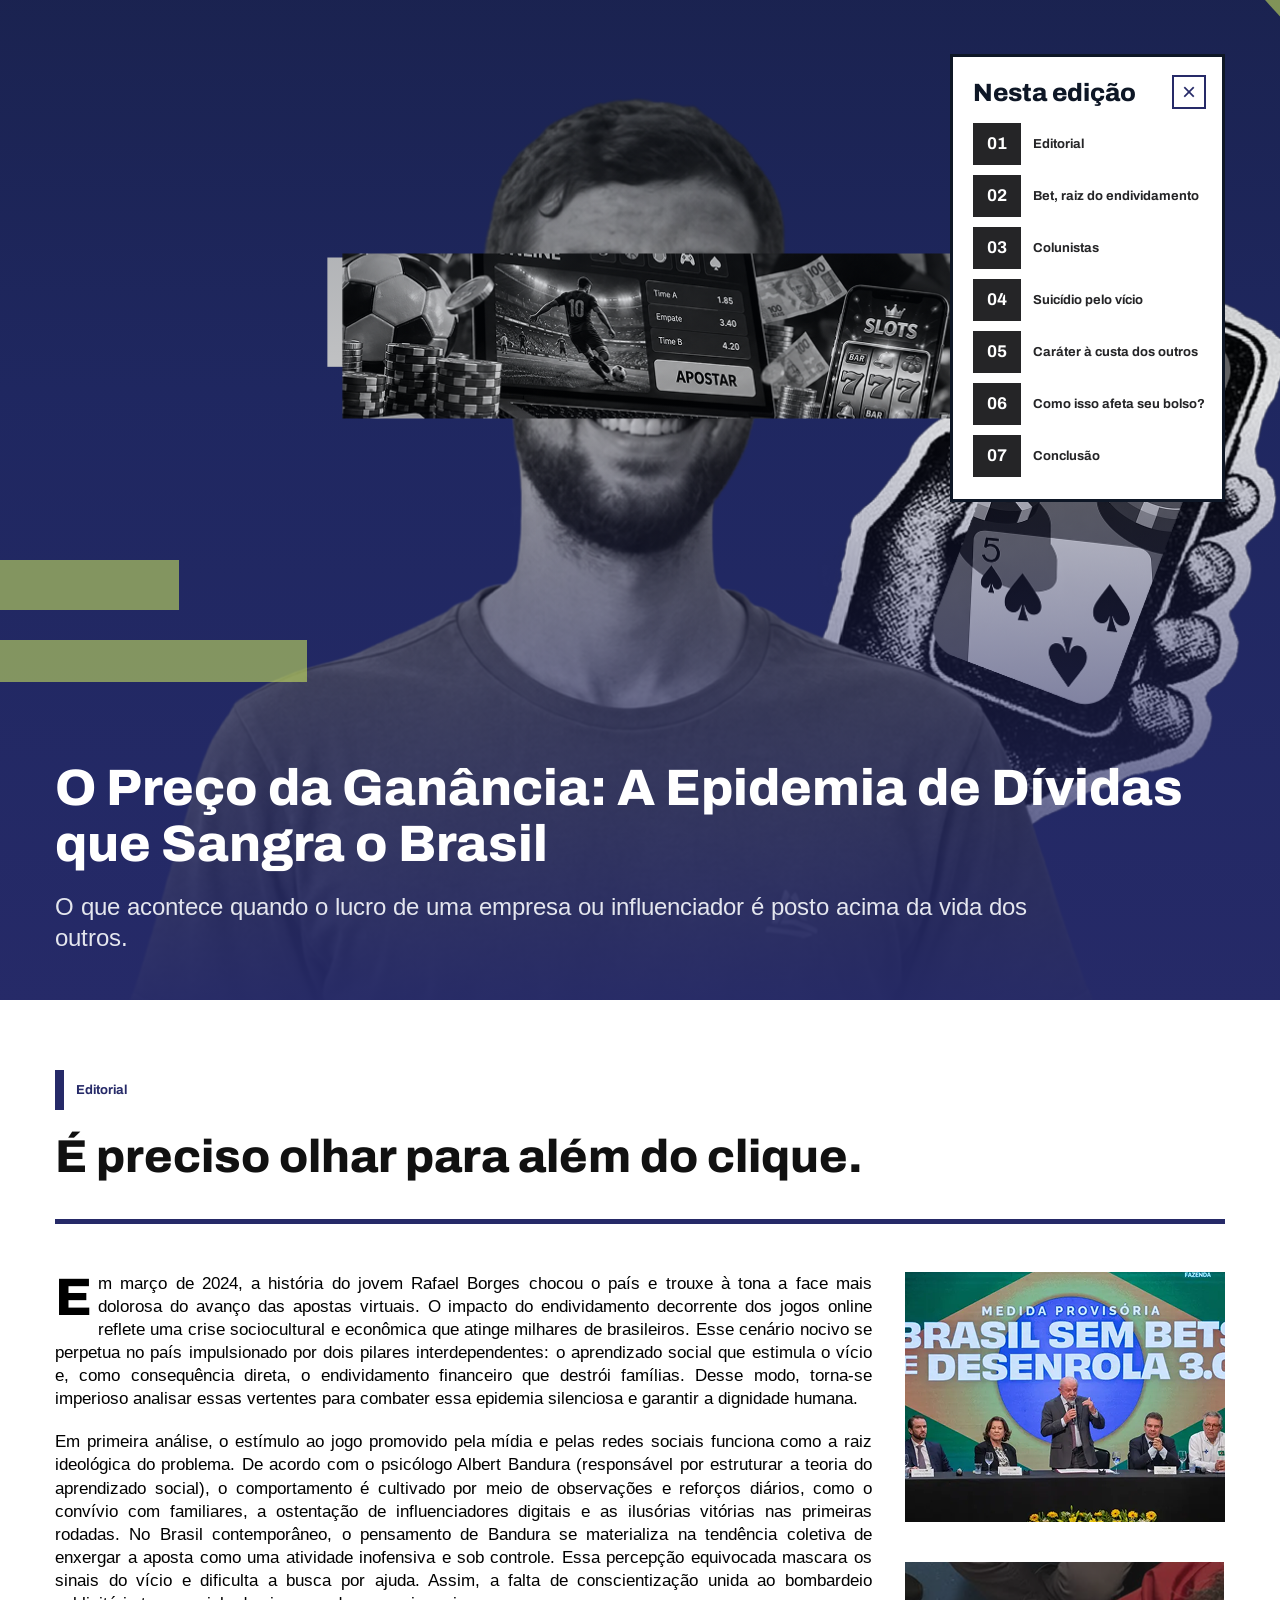
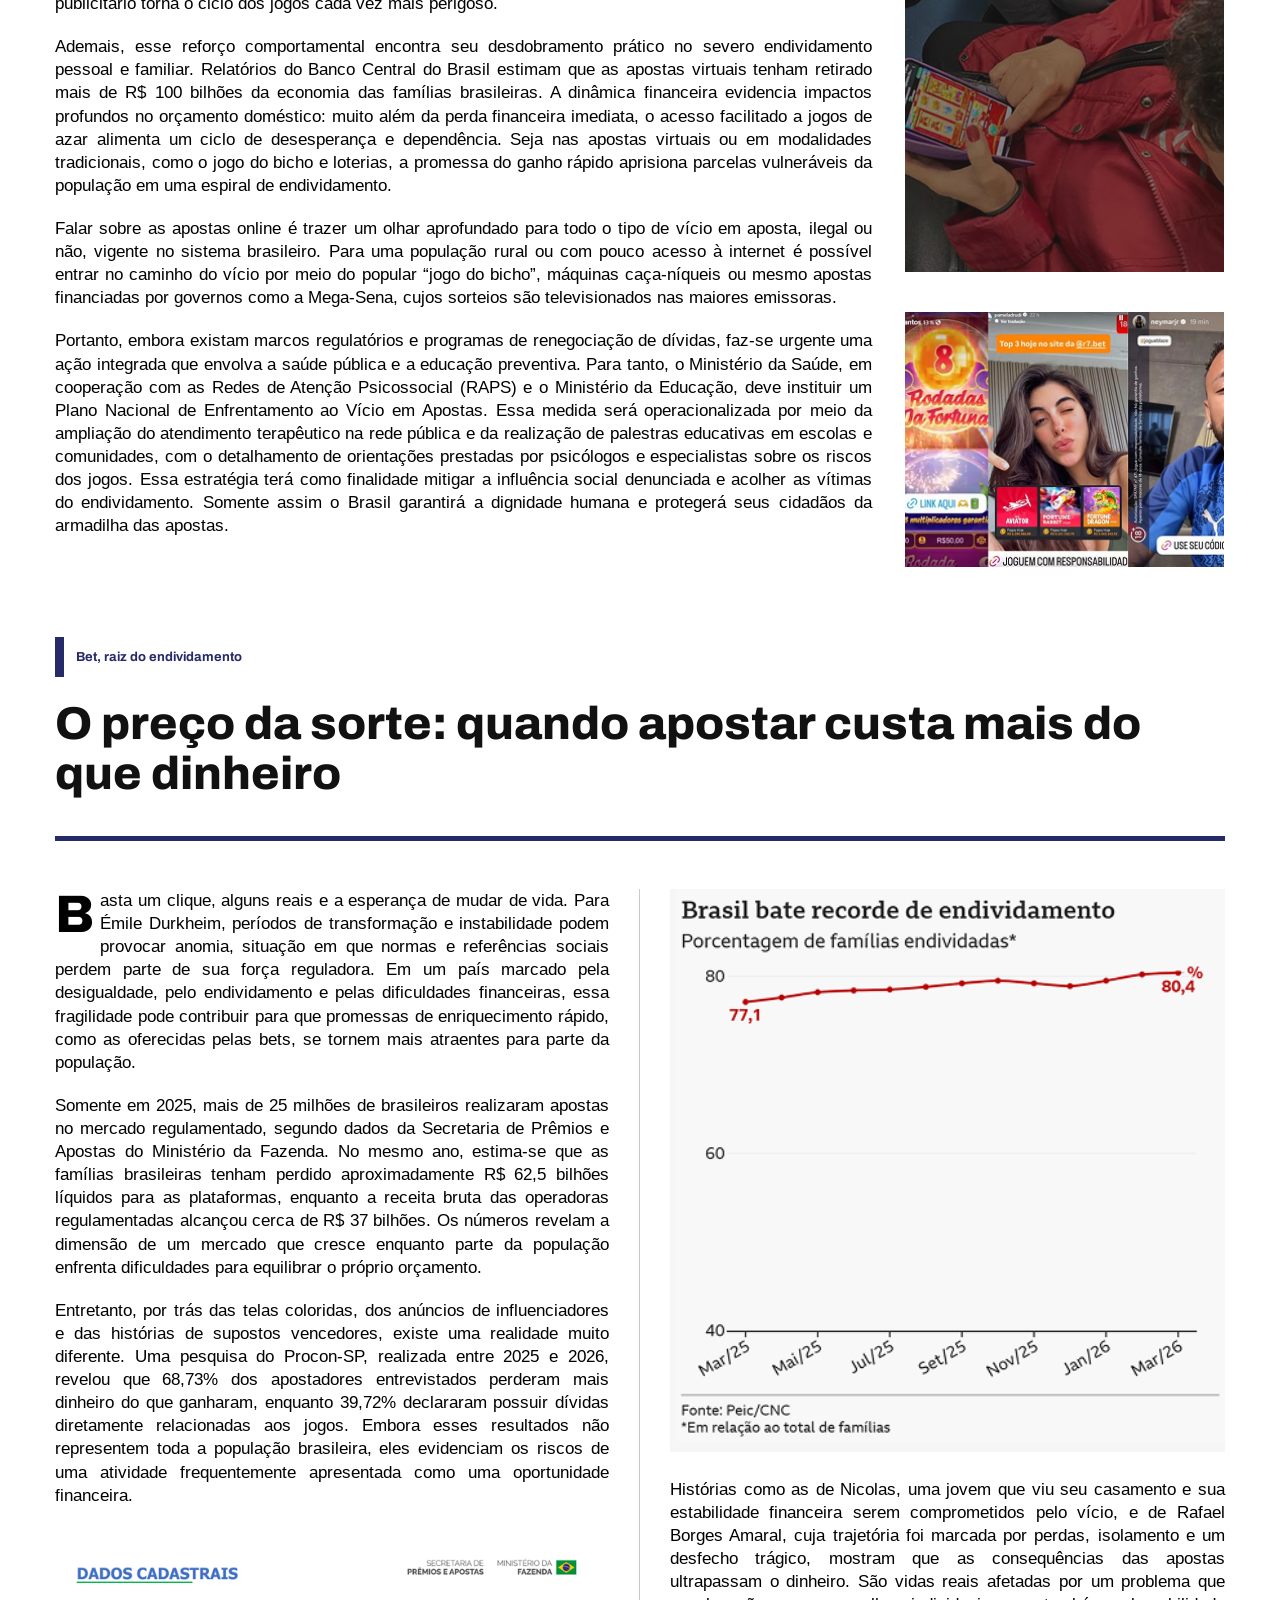
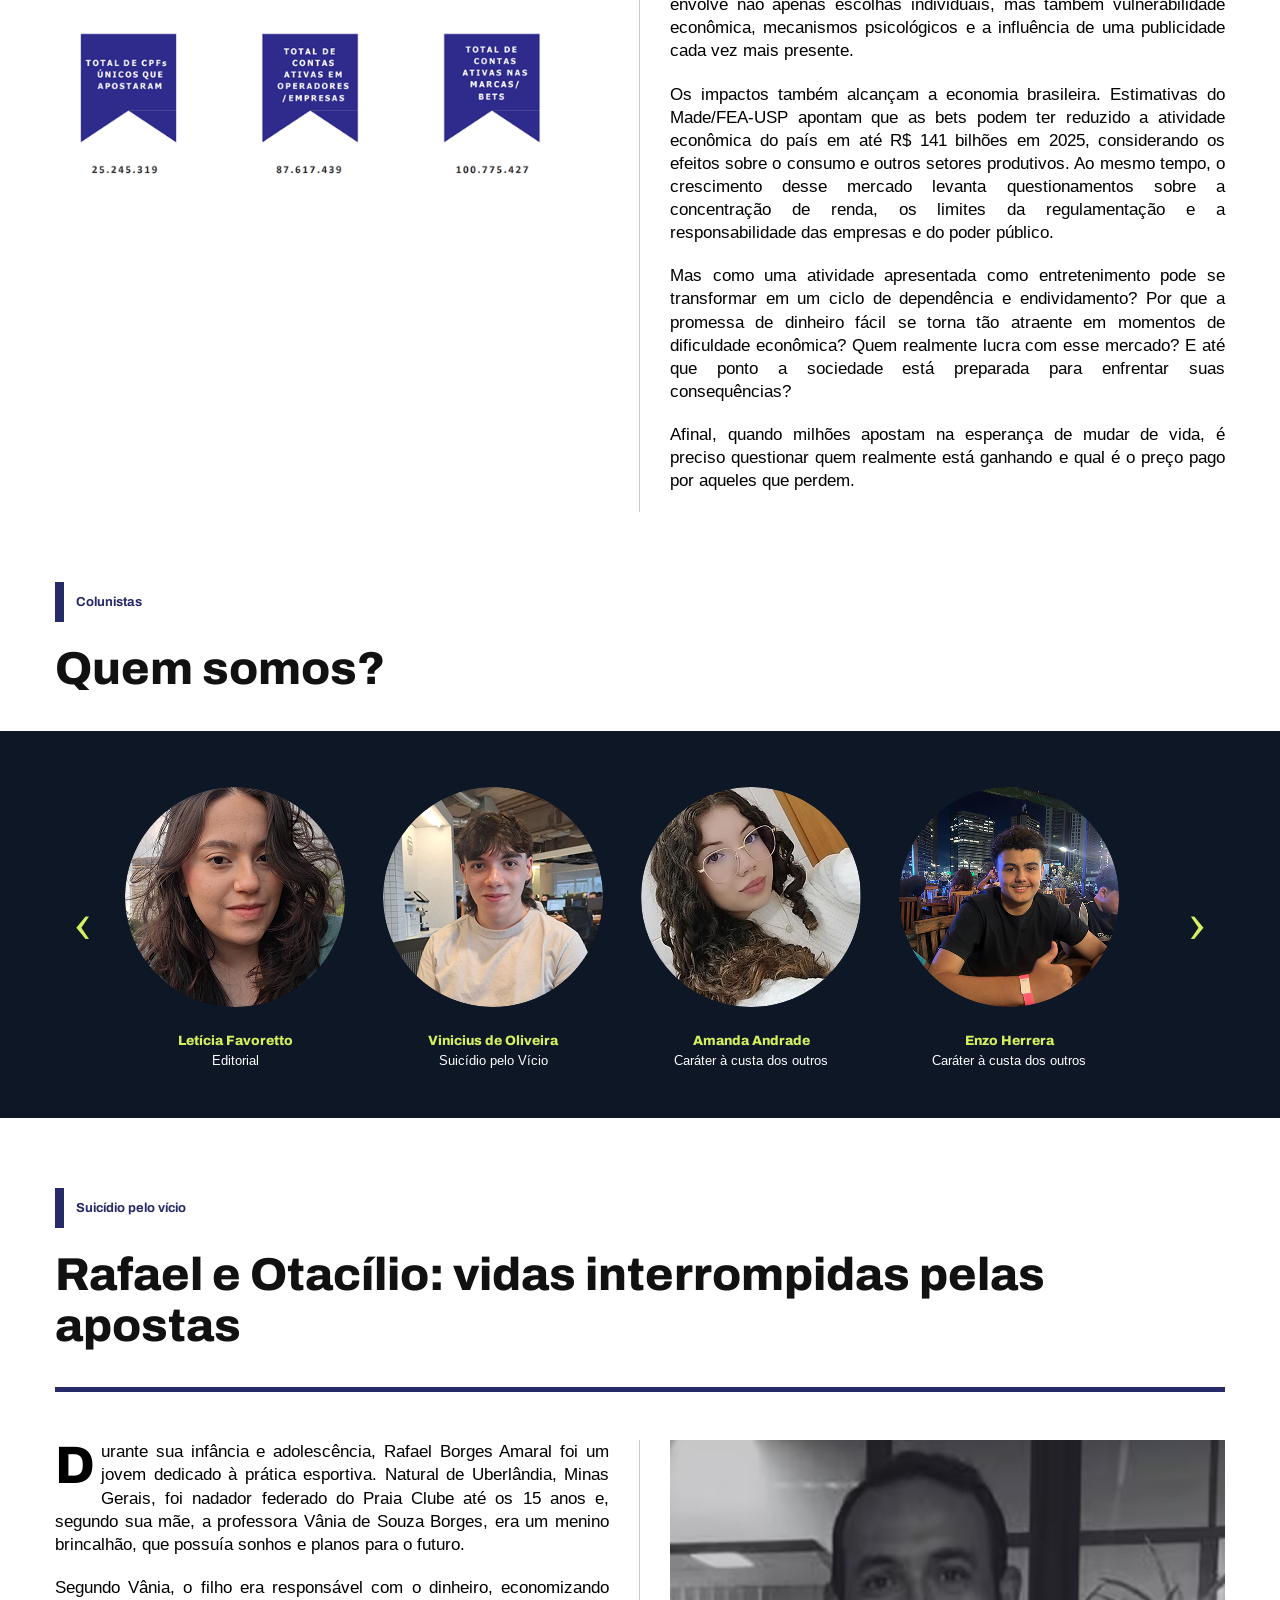
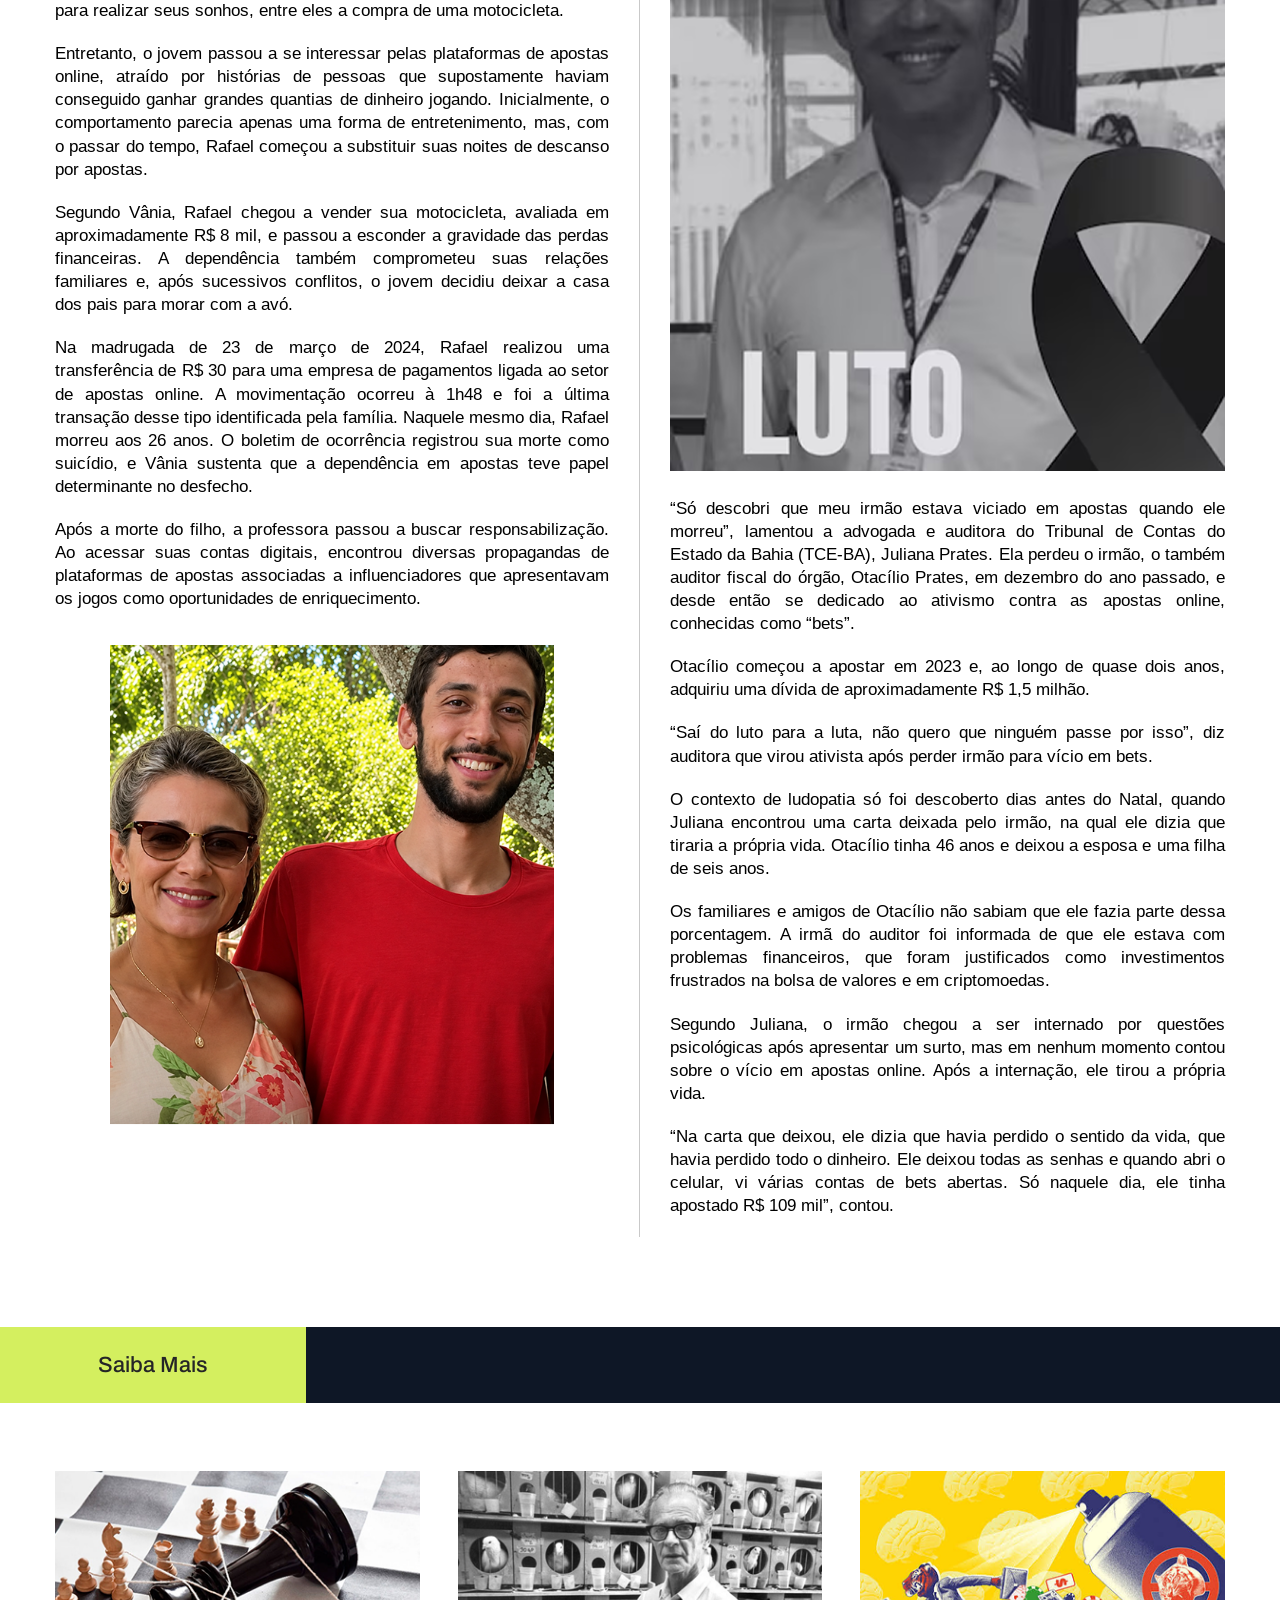
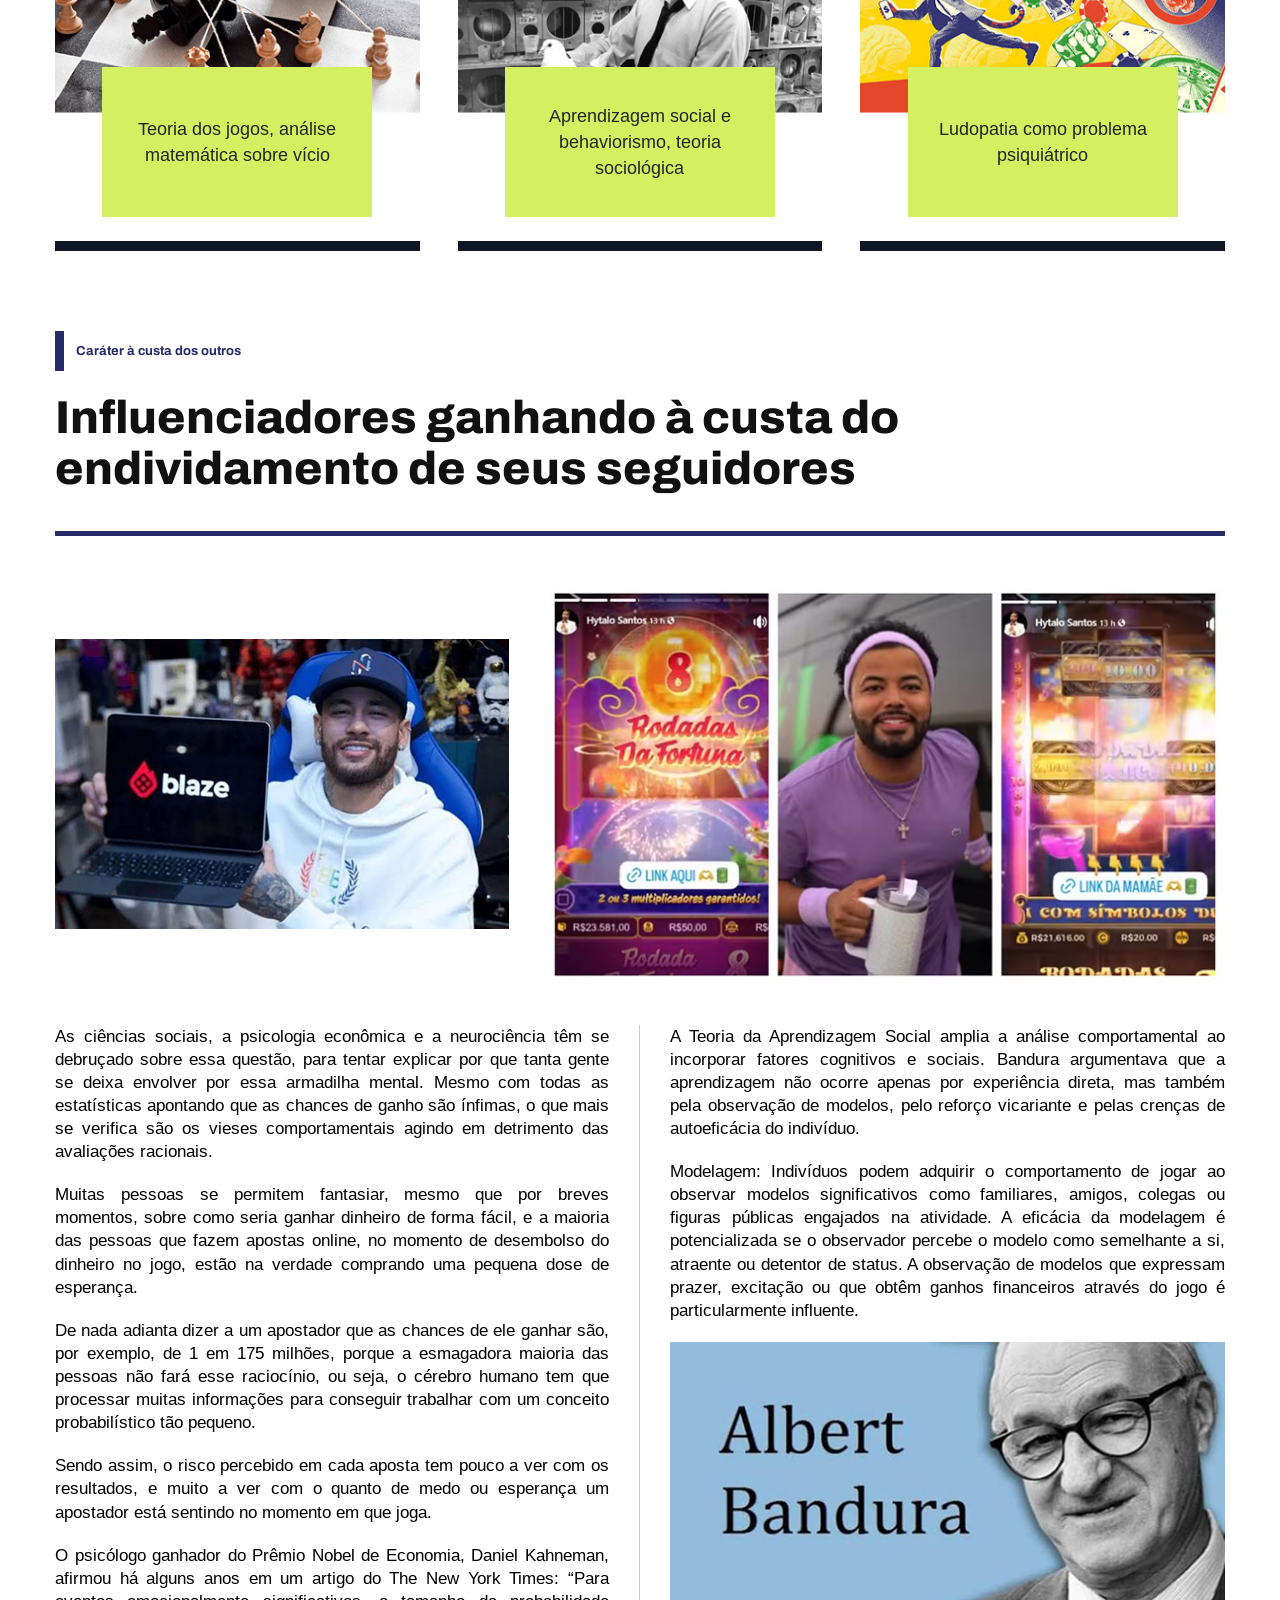
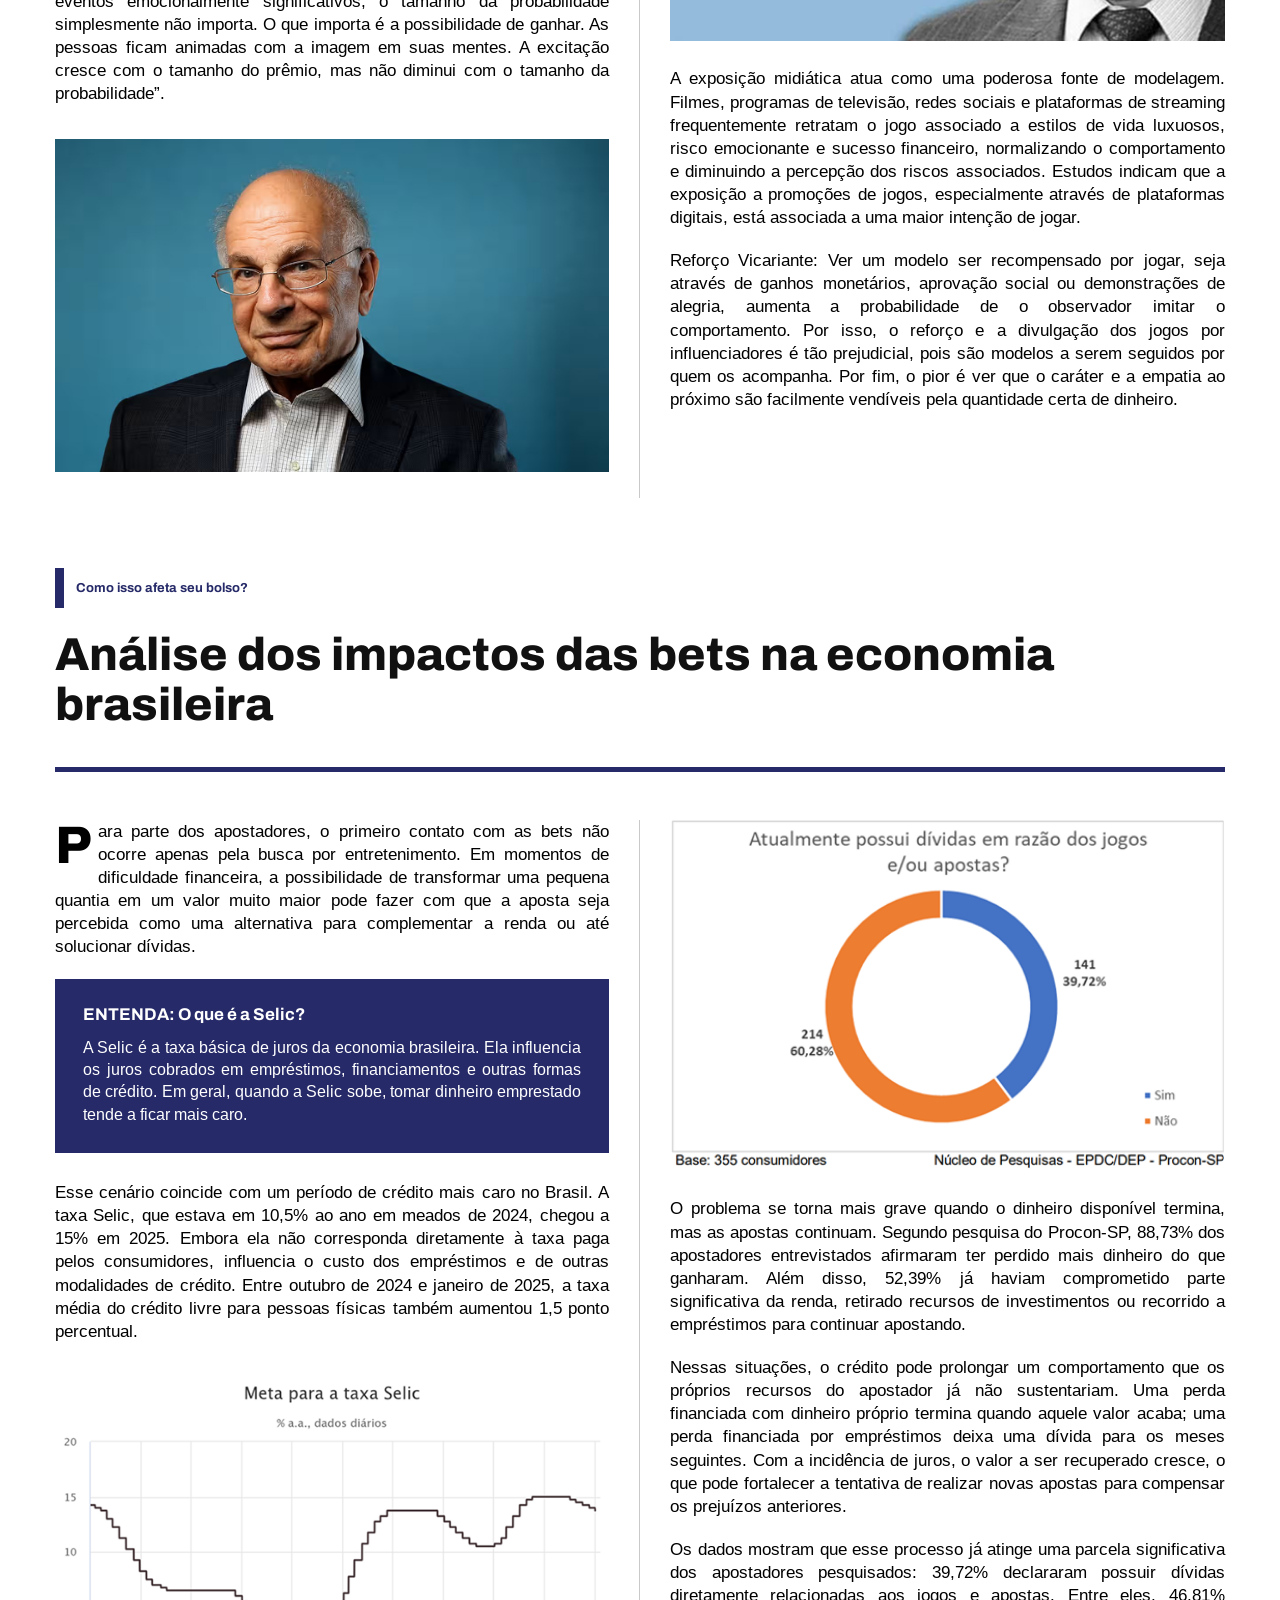
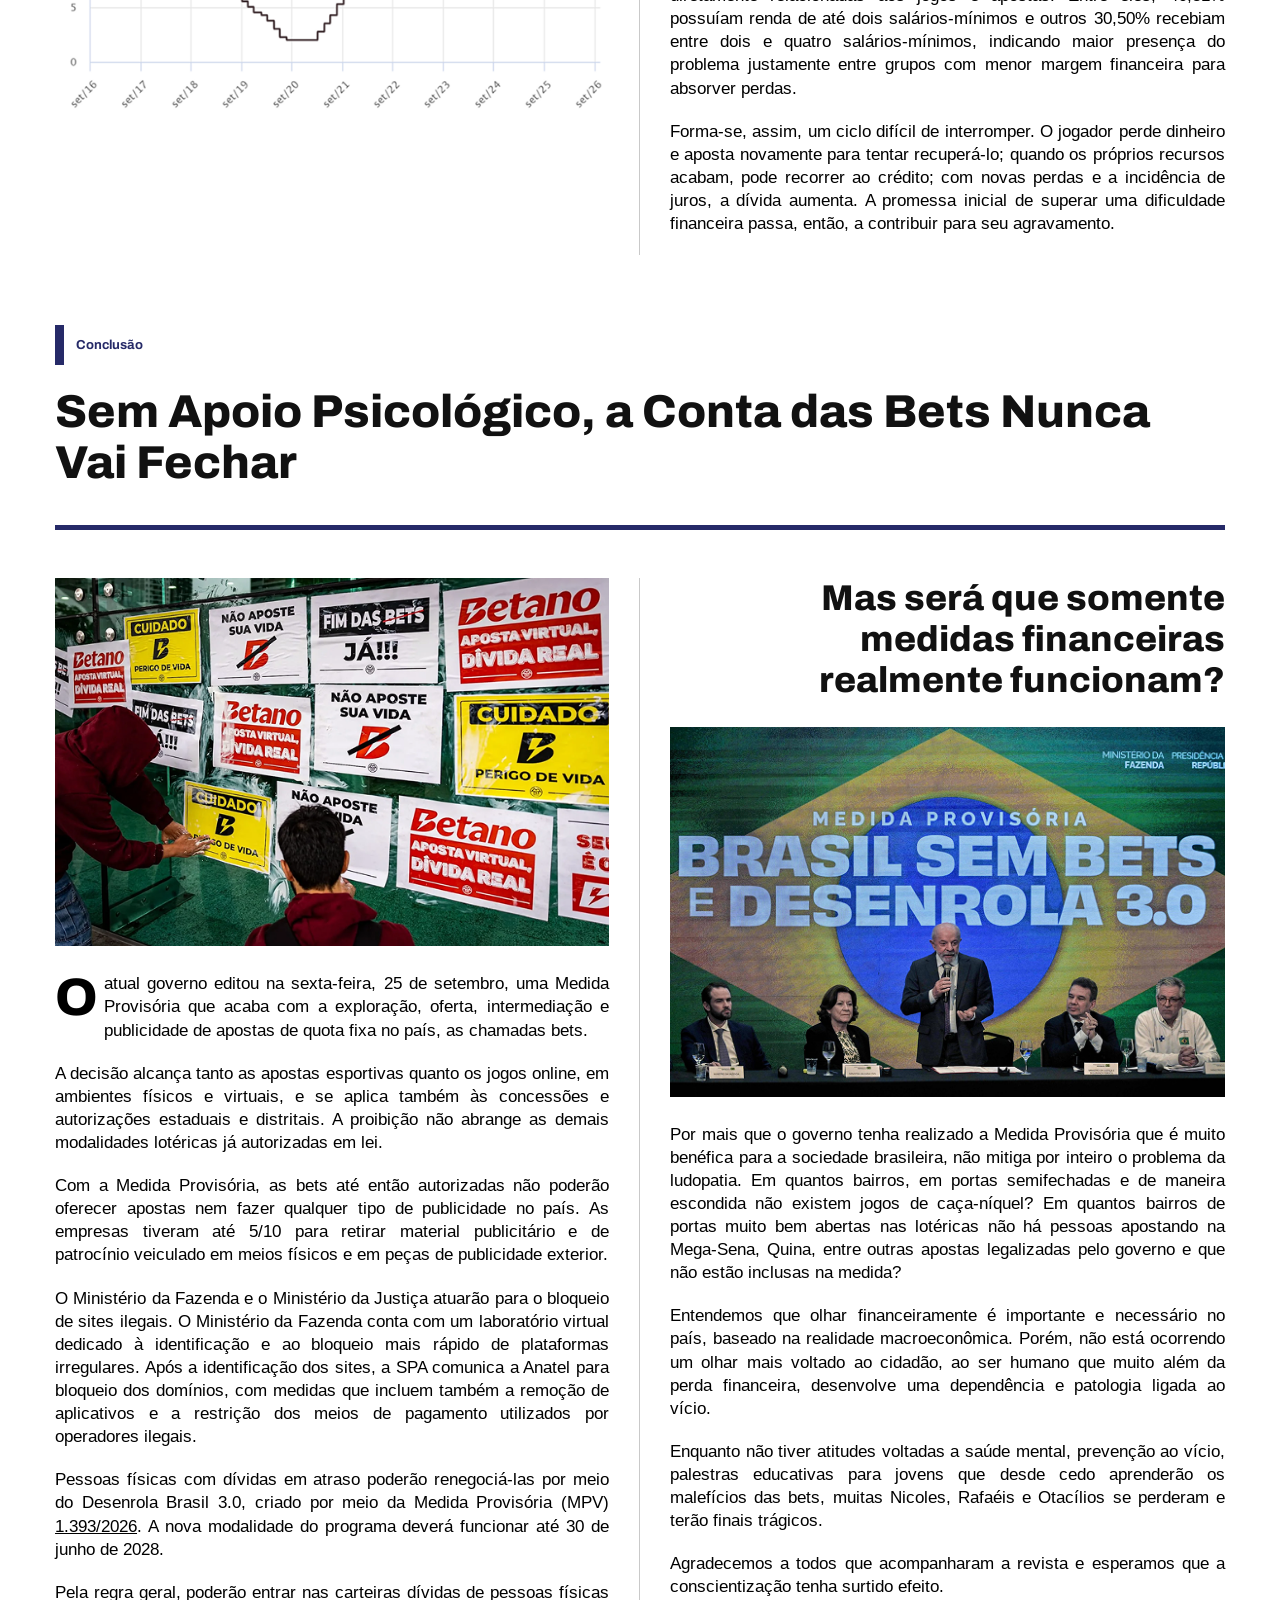
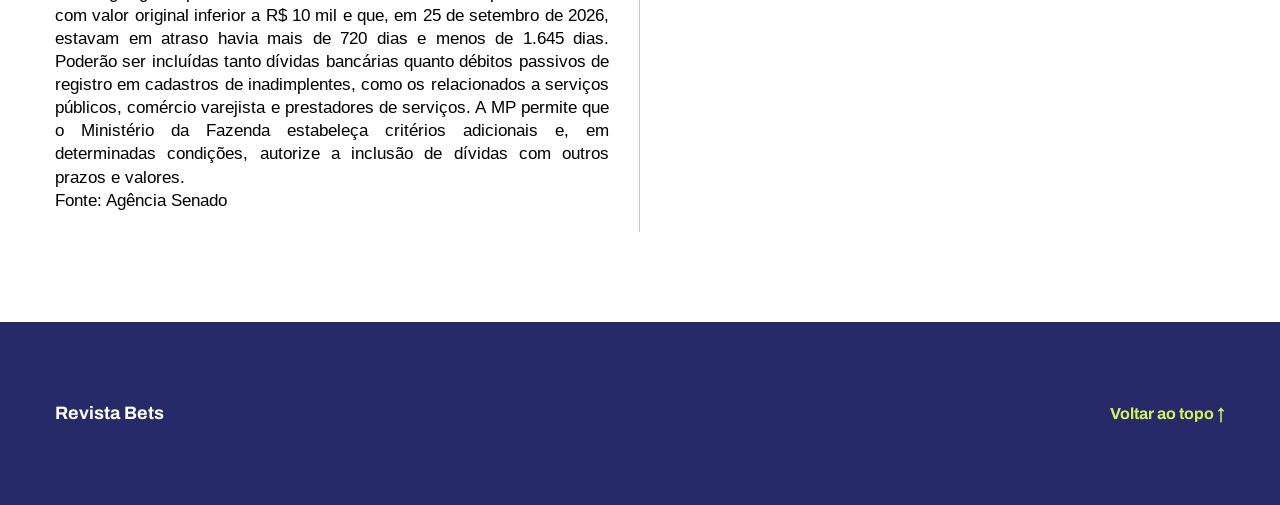
==== commit afae6776: "fix: arruma corte do gráfico" ====
--- a/index.html
+++ b/index.html
@@ -1,290 +1,290 @@
-<!DOCTYPE html>
-<html lang="pt-BR">
-<head>
-<meta charset="utf-8">
-<meta name="viewport" content="width=device-width, initial-scale=1">
-<title>Revista Bets — O Preço da Ganância</title>
-<link rel="preconnect" href="https://fonts.googleapis.com">
-<link rel="preconnect" href="https://fonts.gstatic.com" crossorigin>
-<link href="https://fonts.googleapis.com/css2?family=Archivo:wght@300;500;700;800&family=Arimo:wght@400;700&display=swap" rel="stylesheet">
-<link rel="stylesheet" href="style.css">
-<script>
-/* Imagem ainda não colocada? Mostra o padrão (imagens/placeholder.svg).
-   Para trocar: salve a foto em /imagens com o MESMO nome do src e pronto. */
-window.addEventListener('error', function (e) {
-  var t = e.target;
-  if (t && t.tagName === 'IMG' && !t.dataset.ph) {
-    t.dataset.ph = '1';
-    t.src = 'imagens/placeholder.svg';
-  }
-}, true);
-
-/* No celular o menu "Nesta edição" começa recolhido */
-document.addEventListener('DOMContentLoaded', function () {
-  if (window.innerWidth < 900) document.getElementById('menu').classList.add('fechado');
-  document.querySelectorAll('#menu a').forEach(function (a) {
-    a.addEventListener('click', function () { if (window.innerWidth < 900) document.getElementById('menu').classList.add('fechado'); });
-  });
-});
-</script>
-</head>
-<body>
-<div class="pagina">
-
-  <!-- ================= HERO ================= -->
-  <header class="hero" id="topo">
-    <img class="hero__foto" src="imagens/hero-fundo.png" alt="">
-    <div class="hero__degrade"></div>
-    <div class="hero__diagonal"></div>
-    <div class="hero__barra hero__barra--1"></div>
-    <div class="hero__barra hero__barra--2"></div>
-
-    <nav class="menu-edicao" id="menu" aria-label="Nesta edição">
-      <div class="menu-edicao__topo">
-        <h2>Nesta edição</h2>
-        <button class="menu-edicao__x" type="button" aria-label="Abrir ou fechar menu" onclick="document.getElementById('menu').classList.toggle('fechado')"><i></i><i></i><i></i><span>×</span></button>
-      </div>
-      <ol>
-        <li><a href="#editorial"><b>01</b>Editorial</a></li>
-        <li><a href="#bet-raiz"><b>02</b>Bet, raiz do endividamento</a></li>
-        <li><a href="#colunistas"><b>03</b>Colunistas</a></li>
-        <li><a href="#suicidio"><b>04</b>Suicídio pelo vício</a></li>
-        <li><a href="#carater"><b>05</b>Caráter à custa dos outros</a></li>
-        <li><a href="#bolso"><b>06</b>Como isso afeta seu bolso?</a></li>
-        <li><a href="#conclusao"><b>07</b>Conclusão</a></li>
-      </ol>
-    </nav>
-
-    <div class="hero__texto">
-      <h1>O Preço da Ganância: A Epidemia de Dívidas que Sangra o Brasil</h1>
-      <p>O que acontece quando o lucro de uma empresa ou influenciador é posto acima da vida dos outros.</p>
-    </div>
-  </header>
-
-  <main class="conteudo">
-
-    <!-- ================= 01 EDITORIAL ================= -->
-    <section class="secao" id="editorial">
-      <div class="selo"><span>Editorial</span></div>
-      <h2 class="titulo">É preciso olhar para além do clique.</h2>
-
-      <div class="com-lateral">
-        <div class="texto">
-          <p class="capitular">Em março de 2024, a história do jovem Rafael Borges chocou o país e trouxe à tona a face mais dolorosa do avanço das apostas virtuais. O impacto do endividamento decorrente dos jogos online reflete uma crise sociocultural e econômica que atinge milhares de brasileiros. Esse cenário nocivo se perpetua no país impulsionado por dois pilares interdependentes: o aprendizado social que estimula o vício e, como consequência direta, o endividamento financeiro que destrói famílias. Desse modo, torna-se imperioso analisar essas vertentes para combater essa epidemia silenciosa e garantir a dignidade humana.</p>
-          <p>Em primeira análise, o estímulo ao jogo promovido pela mídia e pelas redes sociais funciona como a raiz ideológica do problema. De acordo com o psicólogo Albert Bandura (responsável por estruturar a teoria do aprendizado social), o comportamento é cultivado por meio de observações e reforços diários, como o convívio com familiares, a ostentação de influenciadores digitais e as ilusórias vitórias nas primeiras rodadas. No Brasil contemporâneo, o pensamento de Bandura se materializa na tendência coletiva de enxergar a aposta como uma atividade inofensiva e sob controle. Essa percepção equivocada mascara os sinais do vício e dificulta a busca por ajuda. Assim, a falta de conscientização unida ao bombardeio publicitário torna o ciclo dos jogos cada vez mais perigoso.</p>
-          <p>Ademais, esse reforço comportamental encontra seu desdobramento prático no severo endividamento pessoal e familiar. Relatórios do Banco Central do Brasil estimam que as apostas virtuais tenham retirado mais de R$ 100 bilhões da economia das famílias brasileiras. A dinâmica financeira evidencia impactos profundos no orçamento doméstico: muito além da perda financeira imediata, o acesso facilitado a jogos de azar alimenta um ciclo de desesperança e dependência. Seja nas apostas virtuais ou em modalidades tradicionais, como o jogo do bicho e loterias, a promessa do ganho rápido aprisiona parcelas vulneráveis da população em uma espiral de endividamento.</p>
-          <p>Falar sobre as apostas online é trazer um olhar aprofundado para todo o tipo de vício em aposta, ilegal ou não, vigente no sistema brasileiro. Para uma população rural ou com pouco acesso à internet é possível entrar no caminho do vício por meio do popular “jogo do bicho”, máquinas caça-níqueis ou mesmo apostas financiadas por governos como a Mega-Sena, cujos sorteios são televisionados nas maiores emissoras.</p>
-          <p>Portanto, embora existam marcos regulatórios e programas de renegociação de dívidas, faz-se urgente uma ação integrada que envolva a saúde pública e a educação preventiva. Para tanto, o Ministério da Saúde, em cooperação com as Redes de Atenção Psicossocial (RAPS) e o Ministério da Educação, deve instituir um Plano Nacional de Enfrentamento ao Vício em Apostas. Essa medida será operacionalizada por meio da ampliação do atendimento terapêutico na rede pública e da realização de palestras educativas em escolas e comunidades, com o detalhamento de orientações prestadas por psicólogos e especialistas sobre os riscos dos jogos. Essa estratégia terá como finalidade mitigar a influência social denunciada e acolher as vítimas do endividamento. Somente assim o Brasil garantirá a dignidade humana e protegerá seus cidadãos da armadilha das apostas.</p>
-        </div>
-        <aside class="lateral">
-          <img src="imagens/editorial-1.png" alt="" style="aspect-ratio:320/250">
-          <img src="imagens/editorial-2.png" alt="" style="aspect-ratio:320/310">
-          <img src="imagens/editorial-3.png" alt="" style="aspect-ratio:320/255">
-        </aside>
-      </div>
-    </section>
-
-    <!-- ================= 02 BET, RAIZ DO ENDIVIDAMENTO ================= -->
-    <section class="secao" id="bet-raiz">
-      <div class="selo"><span>Bet, raiz do endividamento</span></div>
-      <h2 class="titulo">O preço da sorte: quando apostar custa mais do que dinheiro</h2>
-
-      <div class="duas-colunas">
-        <div class="col texto">
-          <p class="capitular">Basta um clique, alguns reais e a esperança de mudar de vida. Para Émile Durkheim, períodos de transformação e instabilidade podem provocar anomia, situação em que normas e referências sociais perdem parte de sua força reguladora. Em um país marcado pela desigualdade, pelo endividamento e pelas dificuldades financeiras, essa fragilidade pode contribuir para que promessas de enriquecimento rápido, como as oferecidas pelas bets, se tornem mais atraentes para parte da população.</p>
-          <p>Somente em 2025, mais de 25 milhões de brasileiros realizaram apostas no mercado regulamentado, segundo dados da Secretaria de Prêmios e Apostas do Ministério da Fazenda. No mesmo ano, estima-se que as famílias brasileiras tenham perdido aproximadamente R$ 62,5 bilhões líquidos para as plataformas, enquanto a receita bruta das operadoras regulamentadas alcançou cerca de R$ 37 bilhões. Os números revelam a dimensão de um mercado que cresce enquanto parte da população enfrenta dificuldades para equilibrar o próprio orçamento.</p>
-          <p>Entretanto, por trás das telas coloridas, dos anúncios de influenciadores e das histórias de supostos vencedores, existe uma realidade muito diferente. Uma pesquisa do Procon-SP, realizada entre 2025 e 2026, revelou que 68,73% dos apostadores entrevistados perderam mais dinheiro do que ganharam, enquanto 39,72% declararam possuir dívidas diretamente relacionadas aos jogos. Embora esses resultados não representem toda a população brasileira, eles evidenciam os riscos de uma atividade frequentemente apresentada como uma oportunidade financeira.</p>
-          <figure class="fig" style="margin-top:34px">
-            <img src="imagens/dados-cadastrais.png" alt="Dados cadastrais: total de CPFs únicos que apostaram, contas ativas em operadores e contas ativas nas marcas/bets" style="aspect-ratio:350/150">
-          </figure>
-        </div>
-        <div class="col texto">
-          <figure class="fig">
-            <img src="imagens/grafico-endividamento.png" alt="Gráfico: Brasil bate recorde de endividamento" style="aspect-ratio:240/190">
-          </figure>
-          <p>Histórias como as de Nicolas, uma jovem que viu seu casamento e sua estabilidade financeira serem comprometidos pelo vício, e de Rafael Borges Amaral, cuja trajetória foi marcada por perdas, isolamento e um desfecho trágico, mostram que as consequências das apostas ultrapassam o dinheiro. São vidas reais afetadas por um problema que envolve não apenas escolhas individuais, mas também vulnerabilidade econômica, mecanismos psicológicos e a influência de uma publicidade cada vez mais presente.</p>
-          <p>Os impactos também alcançam a economia brasileira. Estimativas do Made/FEA-USP apontam que as bets podem ter reduzido a atividade econômica do país em até R$ 141 bilhões em 2025, considerando os efeitos sobre o consumo e outros setores produtivos. Ao mesmo tempo, o crescimento desse mercado levanta questionamentos sobre a concentração de renda, os limites da regulamentação e a responsabilidade das empresas e do poder público.</p>
-          <p>Mas como uma atividade apresentada como entretenimento pode se transformar em um ciclo de dependência e endividamento? Por que a promessa de dinheiro fácil se torna tão atraente em momentos de dificuldade econômica? Quem realmente lucra com esse mercado? E até que ponto a sociedade está preparada para enfrentar suas consequências?</p>
-          <p>Afinal, quando milhões apostam na esperança de mudar de vida, é preciso questionar quem realmente está ganhando e qual é o preço pago por aqueles que perdem.</p>
-        </div>
-      </div>
-    </section>
-
-    <!-- ================= 03 COLUNISTAS ================= -->
-    <section class="secao" id="colunistas">
-      <div class="selo"><span>Colunistas</span></div>
-      <h2 class="titulo titulo--sem-fio">Quem somos?</h2>
-    </section>
-  </main>
-
-  <div class="equipe">
-    <div class="conteudo equipe__trilho">
-      <button class="equipe__seta" type="button" aria-label="Anterior" onclick="document.getElementById('equipe').scrollBy({left:-258,behavior:'smooth'})">‹</button>
-      <div class="equipe__lista" id="equipe">
-        <div class="integrante"><img src="imagens/leticia.png" alt="Letícia Favoretto"><strong>Letícia Favoretto</strong><span>Editorial</span></div>
-        <div class="integrante"><img src="imagens/equipe-vinicius.png" alt="Vinicius de Oliveira"><strong>Vinicius de Oliveira</strong><span>Suicídio pelo Vício</span></div>
-        <div class="integrante"><img src="imagens/equipe-amanda.png" alt="Amanda Andrade"><strong>Amanda Andrade</strong><span>Caráter à custa dos outros</span></div>
-        <div class="integrante"><img src="imagens/equipe-enzo.png" alt="Enzo Herrera"><strong>Enzo Herrera</strong><span>Caráter à custa dos outros</span></div>
-        <div class="integrante"><img src="imagens/equipe-luis.png" alt="Luis H."><strong>Luis H.</strong><span>Como isso afeta seu bolso?</span></div>
-        <div class="integrante"><img src="imagens/equipe-matheus.png" alt="Matheus Fazan" style="object-position:50% 40%"><strong>Matheus Fazan</strong><span>Colunista</span></div>
-      </div>
-      <button class="equipe__seta" type="button" aria-label="Próximo" onclick="document.getElementById('equipe').scrollBy({left:258,behavior:'smooth'})">›</button>
-    </div>
-  </div>
-
-  <main class="conteudo">
-
-    <!-- ================= 04 SUICÍDIO PELO VÍCIO ================= -->
-    <section class="secao" id="suicidio">
-      <div class="selo"><span>Suicídio pelo vício</span></div>
-      <h2 class="titulo">Rafael e Otacílio: vidas interrompidas pelas apostas</h2>
-
-      <div class="duas-colunas">
-        <div class="col texto">
-          <p class="capitular">Durante sua infância e adolescência, Rafael Borges Amaral foi um jovem dedicado à prática esportiva. Natural de Uberlândia, Minas Gerais, foi nadador federado do Praia Clube até os 15 anos e, segundo sua mãe, a professora Vânia de Souza Borges, era um menino brincalhão, que possuía sonhos e planos para o futuro.</p>
-          <p>Segundo Vânia, o filho era responsável com o dinheiro, economizando para realizar seus sonhos, entre eles a compra de uma motocicleta.</p>
-          <p>Entretanto, o jovem passou a se interessar pelas plataformas de apostas online, atraído por histórias de pessoas que supostamente haviam conseguido ganhar grandes quantias de dinheiro jogando. Inicialmente, o comportamento parecia apenas uma forma de entretenimento, mas, com o passar do tempo, Rafael começou a substituir suas noites de descanso por apostas.</p>
-          <p>Segundo Vânia, Rafael chegou a vender sua motocicleta, avaliada em aproximadamente R$ 8 mil, e passou a esconder a gravidade das perdas financeiras. A dependência também comprometeu suas relações familiares e, após sucessivos conflitos, o jovem decidiu deixar a casa dos pais para morar com a avó.</p>
-          <p>Na madrugada de 23 de março de 2024, Rafael realizou uma transferência de R$ 30 para uma empresa de pagamentos ligada ao setor de apostas online. A movimentação ocorreu à 1h48 e foi a última transação desse tipo identificada pela família. Naquele mesmo dia, Rafael morreu aos 26 anos. O boletim de ocorrência registrou sua morte como suicídio, e Vânia sustenta que a dependência em apostas teve papel determinante no desfecho.</p>
-          <p>Após a morte do filho, a professora passou a buscar responsabilização. Ao acessar suas contas digitais, encontrou diversas propagandas de plataformas de apostas associadas a influenciadores que apresentavam os jogos como oportunidades de enriquecimento.</p>
-          <figure class="fig" style="width:80%;margin:34px auto 0">
-            <img src="imagens/rafael-otacilio.png" alt="" style="aspect-ratio:228/245">
-          </figure>
-        </div>
-        <div class="col texto">
-          <figure class="fig">
-            <img src="imagens/luto-otacilio.png" alt="Luto" style="aspect-ratio:222/252">
-          </figure>
-          <p>“Só descobri que meu irmão estava viciado em apostas quando ele morreu”, lamentou a advogada e auditora do Tribunal de Contas do Estado da Bahia (TCE-BA), Juliana Prates. Ela perdeu o irmão, o também auditor fiscal do órgão, Otacílio Prates, em dezembro do ano passado, e desde então se dedicado ao ativismo contra as apostas online, conhecidas como “bets”.</p>
-          <p>Otacílio começou a apostar em 2023 e, ao longo de quase dois anos, adquiriu uma dívida de aproximadamente R$ 1,5 milhão.</p>
-          <p>“Saí do luto para a luta, não quero que ninguém passe por isso”, diz auditora que virou ativista após perder irmão para vício em bets.</p>
-          <p>O contexto de ludopatia só foi descoberto dias antes do Natal, quando Juliana encontrou uma carta deixada pelo irmão, na qual ele dizia que tiraria a própria vida. Otacílio tinha 46 anos e deixou a esposa e uma filha de seis anos.</p>
-          <p>Os familiares e amigos de Otacílio não sabiam que ele fazia parte dessa porcentagem. A irmã do auditor foi informada de que ele estava com problemas financeiros, que foram justificados como investimentos frustrados na bolsa de valores e em criptomoedas.</p>
-          <p>Segundo Juliana, o irmão chegou a ser internado por questões psicológicas após apresentar um surto, mas em nenhum momento contou sobre o vício em apostas online. Após a internação, ele tirou a própria vida.</p>
-          <p>“Na carta que deixou, ele dizia que havia perdido o sentido da vida, que havia perdido todo o dinheiro. Ele deixou todas as senhas e quando abri o celular, vi várias contas de bets abertas. Só naquele dia, ele tinha apostado R$ 109 mil”, contou.</p>
-        </div>
-      </div>
-    </section>
-  </main>
-
-  <!-- ================= SAIBA MAIS ================= -->
-  <section class="saiba" id="saiba-mais">
-    <div class="saiba__faixa"><span>Saiba Mais</span></div>
-    <div class="saiba__cartoes">
-      <a class="cartao" href="saiba-mais/saiba-mais-01.html">
-        <img src="imagens/saiba-1.png" alt="">
-        <div class="cartao__legenda">Teoria dos jogos, análise matemática sobre vício</div>
-      </a>
-      <a class="cartao" href="saiba-mais/saiba-mais-02.html">
-        <img src="imagens/saiba-2.png" alt="">
-        <div class="cartao__legenda">Aprendizagem social e behaviorismo, teoria sociológica</div>
-      </a>
-      <a class="cartao" href="saiba-mais/saiba-mais-03.html">
-        <img src="imagens/saiba-3.png" alt="">
-        <div class="cartao__legenda">Ludopatia como problema psiquiátrico</div>
-      </a>
-    </div>
-  </section>
-
-  <main class="conteudo">
-
-    <!-- ================= 05 CARÁTER À CUSTA DOS OUTROS ================= -->
-    <section class="secao" id="carater" style="padding-top:80px">
-      <div class="selo"><span>Caráter à custa dos outros</span></div>
-      <h2 class="titulo">Influenciadores ganhando à custa do endividamento de seus seguidores</h2>
-
-      <div class="galeria">
-        <img src="imagens/influenciadores-1.png" alt="">
-        <img src="imagens/influenciadores-2.png" alt="">
-      </div>
-
-      <div class="duas-colunas" style="margin-top:40px">
-        <div class="col texto">
-          <p>As ciências sociais, a psicologia econômica e a neurociência têm se debruçado sobre essa questão, para tentar explicar por que tanta gente se deixa envolver por essa armadilha mental. Mesmo com todas as estatísticas apontando que as chances de ganho são ínfimas, o que mais se verifica são os vieses comportamentais agindo em detrimento das avaliações racionais.</p>
-          <p>Muitas pessoas se permitem fantasiar, mesmo que por breves momentos, sobre como seria ganhar dinheiro de forma fácil, e a maioria das pessoas que fazem apostas online, no momento de desembolso do dinheiro no jogo, estão na verdade comprando uma pequena dose de esperança.</p>
-          <p>De nada adianta dizer a um apostador que as chances de ele ganhar são, por exemplo, de 1 em 175 milhões, porque a esmagadora maioria das pessoas não fará esse raciocínio, ou seja, o cérebro humano tem que processar muitas informações para conseguir trabalhar com um conceito probabilístico tão pequeno.</p>
-          <p>Sendo assim, o risco percebido em cada aposta tem pouco a ver com os resultados, e muito a ver com o quanto de medo ou esperança um apostador está sentindo no momento em que joga.</p>
-          <p>O psicólogo ganhador do Prêmio Nobel de Economia, Daniel Kahneman, afirmou há alguns anos em um artigo do The New York Times: “Para eventos emocionalmente significativos, o tamanho da probabilidade simplesmente não importa. O que importa é a possibilidade de ganhar. As pessoas ficam animadas com a imagem em suas mentes. A excitação cresce com o tamanho do prêmio, mas não diminui com o tamanho da probabilidade”.</p>
-          <figure class="fig" style="margin-top:34px">
-            <img src="imagens/kahneman.png" alt="Daniel Kahneman" style="aspect-ratio:260/180">
-          </figure>
-        </div>
-        <div class="col texto">
-          <p>A Teoria da Aprendizagem Social amplia a análise comportamental ao incorporar fatores cognitivos e sociais. Bandura argumentava que a aprendizagem não ocorre apenas por experiência direta, mas também pela observação de modelos, pelo reforço vicariante e pelas crenças de autoeficácia do indivíduo.</p>
-          <p>Modelagem: Indivíduos podem adquirir o comportamento de jogar ao observar modelos significativos como familiares, amigos, colegas ou figuras públicas engajados na atividade. A eficácia da modelagem é potencializada se o observador percebe o modelo como semelhante a si, atraente ou detentor de status. A observação de modelos que expressam prazer, excitação ou que obtêm ganhos financeiros através do jogo é particularmente influente.</p>
-          <figure class="fig">
-            <img src="imagens/bandura.png" alt="Albert Bandura" style="aspect-ratio:225/120">
-          </figure>
-          <p>A exposição midiática atua como uma poderosa fonte de modelagem. Filmes, programas de televisão, redes sociais e plataformas de streaming frequentemente retratam o jogo associado a estilos de vida luxuosos, risco emocionante e sucesso financeiro, normalizando o comportamento e diminuindo a percepção dos riscos associados. Estudos indicam que a exposição a promoções de jogos, especialmente através de plataformas digitais, está associada a uma maior intenção de jogar.</p>
-          <p>Reforço Vicariante: Ver um modelo ser recompensado por jogar, seja através de ganhos monetários, aprovação social ou demonstrações de alegria, aumenta a probabilidade de o observador imitar o comportamento. Por isso, o reforço e a divulgação dos jogos por influenciadores é tão prejudicial, pois são modelos a serem seguidos por quem os acompanha. Por fim, o pior é ver que o caráter e a empatia ao próximo são facilmente vendíveis pela quantidade certa de dinheiro.</p>
-        </div>
-      </div>
-    </section>
-
-    <!-- ================= 06 COMO ISSO AFETA SEU BOLSO? ================= -->
-    <section class="secao" id="bolso">
-      <div class="selo"><span>Como isso afeta seu bolso?</span></div>
-      <h2 class="titulo">Análise dos impactos das bets na economia brasileira</h2>
-
-      <div class="duas-colunas">
-        <div class="col texto">
-          <p class="capitular">Para parte dos apostadores, o primeiro contato com as bets não ocorre apenas pela busca por entretenimento. Em momentos de dificuldade financeira, a possibilidade de transformar uma pequena quantia em um valor muito maior pode fazer com que a aposta seja percebida como uma alternativa para complementar a renda ou até solucionar dívidas.</p>
-          <div class="destaque">
-            <h3>ENTENDA: O que é a Selic?</h3>
-            <p>A Selic é a taxa básica de juros da economia brasileira. Ela influencia os juros cobrados em empréstimos, financiamentos e outras formas de crédito. Em geral, quando a Selic sobe, tomar dinheiro emprestado tende a ficar mais caro.</p>
-          </div>
-          <p>Esse cenário coincide com um período de crédito mais caro no Brasil. A taxa Selic, que estava em 10,5% ao ano em meados de 2024, chegou a 15% em 2025. Embora ela não corresponda diretamente à taxa paga pelos consumidores, influencia o custo dos empréstimos e de outras modalidades de crédito. Entre outubro de 2024 e janeiro de 2025, a taxa média do crédito livre para pessoas físicas também aumentou 1,5 ponto percentual.</p>
-          <figure class="fig" style="margin-top:34px">
-            <img src="imagens/grafico-selic.png" alt="Gráfico: Meta para a taxa Selic" style="aspect-ratio:290/200">
-          </figure>
-        </div>
-        <div class="col texto">
-          <figure class="fig">
-            <img src="imagens/grafico-rosca.png" alt="Gráfico: atualmente possui dívidas em razão dos jogos e/ou apostas?" style="aspect-ratio:210/130">
-          </figure>
-          <p>O problema se torna mais grave quando o dinheiro disponível termina, mas as apostas continuam. Segundo pesquisa do Procon-SP, 88,73% dos apostadores entrevistados afirmaram ter perdido mais dinheiro do que ganharam. Além disso, 52,39% já haviam comprometido parte significativa da renda, retirado recursos de investimentos ou recorrido a empréstimos para continuar apostando.</p>
-          <p>Nessas situações, o crédito pode prolongar um comportamento que os próprios recursos do apostador já não sustentariam. Uma perda financiada com dinheiro próprio termina quando aquele valor acaba; uma perda financiada por empréstimos deixa uma dívida para os meses seguintes. Com a incidência de juros, o valor a ser recuperado cresce, o que pode fortalecer a tentativa de realizar novas apostas para compensar os prejuízos anteriores.</p>
-          <p>Os dados mostram que esse processo já atinge uma parcela significativa dos apostadores pesquisados: 39,72% declararam possuir dívidas diretamente relacionadas aos jogos e apostas. Entre eles, 46,81% possuíam renda de até dois salários-mínimos e outros 30,50% recebiam entre dois e quatro salários-mínimos, indicando maior presença do problema justamente entre grupos com menor margem financeira para absorver perdas.</p>
-          <p>Forma-se, assim, um ciclo difícil de interromper. O jogador perde dinheiro e aposta novamente para tentar recuperá-lo; quando os próprios recursos acabam, pode recorrer ao crédito; com novas perdas e a incidência de juros, a dívida aumenta. A promessa inicial de superar uma dificuldade financeira passa, então, a contribuir para seu agravamento.</p>
-        </div>
-      </div>
-    </section>
-
-    <!-- ================= 07 CONCLUSÃO ================= -->
-    <section class="secao" id="conclusao">
-      <div class="selo"><span>Conclusão</span></div>
-      <h2 class="titulo">Sem Apoio Psicológico, a Conta das Bets Nunca Vai Fechar</h2>
-
-      <div class="duas-colunas">
-        <div class="col texto">
-          <figure class="fig">
-            <img src="imagens/cartazes.png" alt="Cartazes contra as bets" style="aspect-ratio:262/160">
-          </figure>
-          <p class="capitular">O atual governo editou na sexta-feira, 25 de setembro, uma Medida Provisória que acaba com a exploração, oferta, intermediação e publicidade de apostas de quota fixa no país, as chamadas bets.</p>
-          <p>A decisão alcança tanto as apostas esportivas quanto os jogos online, em ambientes físicos e virtuais, e se aplica também às concessões e autorizações estaduais e distritais. A proibição não abrange as demais modalidades lotéricas já autorizadas em lei.</p>
-          <p>Com a Medida Provisória, as bets até então autorizadas não poderão oferecer apostas nem fazer qualquer tipo de publicidade no país. As empresas tiveram até 5/10 para retirar material publicitário e de patrocínio veiculado em meios físicos e em peças de publicidade exterior.</p>
-          <p>O Ministério da Fazenda e o Ministério da Justiça atuarão para o bloqueio de sites ilegais. O Ministério da Fazenda conta com um laboratório virtual dedicado à identificação e ao bloqueio mais rápido de plataformas irregulares. Após a identificação dos sites, a SPA comunica a Anatel para bloqueio dos domínios, com medidas que incluem também a remoção de aplicativos e a restrição dos meios de pagamento utilizados por operadores ilegais.</p>
-          <p>Pessoas físicas com dívidas em atraso poderão renegociá-las por meio do Desenrola Brasil 3.0, criado por meio da Medida Provisória (MPV) <u>1.393/2026</u>. A nova modalidade do programa deverá funcionar até 30 de junho de 2028.</p>
-          <p>Pela regra geral, poderão entrar nas carteiras dívidas de pessoas físicas com valor original inferior a R$ 10 mil e que, em 25 de setembro de 2026, estavam em atraso havia mais de 720 dias e menos de 1.645 dias. Poderão ser incluídas tanto dívidas bancárias quanto débitos passivos de registro em cadastros de inadimplentes, como os relacionados a serviços públicos, comércio varejista e prestadores de serviços. A MP permite que o Ministério da Fazenda estabeleça critérios adicionais e, em determinadas condições, autorize a inclusão de dívidas com outros prazos e valores.<br>Fonte: Agência Senado</p>
-        </div>
-        <div class="col texto">
-          <h3 class="conclusao-titulo" style="text-align:right">Mas será que somente medidas financeiras realmente funcionam?</h3>
-          <figure class="fig">
-            <img src="imagens/medida-provisoria.png" alt="Brasil sem bets" style="aspect-ratio:224/150">
-          </figure>
-          <p>Por mais que o governo tenha realizado a Medida Provisória que é muito benéfica para a sociedade brasileira, não mitiga por inteiro o problema da ludopatia. Em quantos bairros, em portas semifechadas e de maneira escondida não existem jogos de caça-níquel? Em quantos bairros de portas muito bem abertas nas lotéricas não há pessoas apostando na Mega-Sena, Quina, entre outras apostas legalizadas pelo governo e que não estão inclusas na medida?</p>
-          <p>Entendemos que olhar financeiramente é importante e necessário no país, baseado na realidade macroeconômica. Porém, não está ocorrendo um olhar mais voltado ao cidadão, ao ser humano que muito além da perda financeira, desenvolve uma dependência e patologia ligada ao vício.</p>
-          <p>Enquanto não tiver atitudes voltadas a saúde mental, prevenção ao vício, palestras educativas para jovens que desde cedo aprenderão os malefícios das bets, muitas Nicoles, Rafaéis e Otacílios se perderam e terão finais trágicos.</p>
-          <p>Agradecemos a todos que acompanharam a revista e esperamos que a conscientização tenha surtido efeito.</p>
-        </div>
-      </div>
-    </section>
-  </main>
-
-  <footer class="rodape">
-    <p>Revista Bets</p>
-    <a href="#topo">Voltar ao topo ↑</a>
-  </footer>
-</div>
-</body>
-</html>
+<!DOCTYPE html>
+<html lang="pt-BR">
+<head>
+<meta charset="utf-8">
+<meta name="viewport" content="width=device-width, initial-scale=1">
+<title>Revista Bets — O Preço da Ganância</title>
+<link rel="preconnect" href="https://fonts.googleapis.com">
+<link rel="preconnect" href="https://fonts.gstatic.com" crossorigin>
+<link href="https://fonts.googleapis.com/css2?family=Archivo:wght@300;500;700;800&family=Arimo:wght@400;700&display=swap" rel="stylesheet">
+<link rel="stylesheet" href="style.css">
+<script>
+/* Imagem ainda não colocada? Mostra o padrão (imagens/placeholder.svg).
+   Para trocar: salve a foto em /imagens com o MESMO nome do src e pronto. */
+window.addEventListener('error', function (e) {
+  var t = e.target;
+  if (t && t.tagName === 'IMG' && !t.dataset.ph) {
+    t.dataset.ph = '1';
+    t.src = 'imagens/placeholder.svg';
+  }
+}, true);
+
+/* No celular o menu "Nesta edição" começa recolhido */
+document.addEventListener('DOMContentLoaded', function () {
+  if (window.innerWidth < 900) document.getElementById('menu').classList.add('fechado');
+  document.querySelectorAll('#menu a').forEach(function (a) {
+    a.addEventListener('click', function () { if (window.innerWidth < 900) document.getElementById('menu').classList.add('fechado'); });
+  });
+});
+</script>
+</head>
+<body>
+<div class="pagina">
+
+  <!-- ================= HERO ================= -->
+  <header class="hero" id="topo">
+    <img class="hero__foto" src="imagens/hero-fundo.png" alt="">
+    <div class="hero__degrade"></div>
+    <div class="hero__diagonal"></div>
+    <div class="hero__barra hero__barra--1"></div>
+    <div class="hero__barra hero__barra--2"></div>
+
+    <nav class="menu-edicao" id="menu" aria-label="Nesta edição">
+      <div class="menu-edicao__topo">
+        <h2>Nesta edição</h2>
+        <button class="menu-edicao__x" type="button" aria-label="Abrir ou fechar menu" onclick="document.getElementById('menu').classList.toggle('fechado')"><i></i><i></i><i></i><span>×</span></button>
+      </div>
+      <ol>
+        <li><a href="#editorial"><b>01</b>Editorial</a></li>
+        <li><a href="#bet-raiz"><b>02</b>Bet, raiz do endividamento</a></li>
+        <li><a href="#colunistas"><b>03</b>Colunistas</a></li>
+        <li><a href="#suicidio"><b>04</b>Suicídio pelo vício</a></li>
+        <li><a href="#carater"><b>05</b>Caráter à custa dos outros</a></li>
+        <li><a href="#bolso"><b>06</b>Como isso afeta seu bolso?</a></li>
+        <li><a href="#conclusao"><b>07</b>Conclusão</a></li>
+      </ol>
+    </nav>
+
+    <div class="hero__texto">
+      <h1>O Preço da Ganância: A Epidemia de Dívidas que Sangra o Brasil</h1>
+      <p>O que acontece quando o lucro de uma empresa ou influenciador é posto acima da vida dos outros.</p>
+    </div>
+  </header>
+
+  <main class="conteudo">
+
+    <!-- ================= 01 EDITORIAL ================= -->
+    <section class="secao" id="editorial">
+      <div class="selo"><span>Editorial</span></div>
+      <h2 class="titulo">É preciso olhar para além do clique.</h2>
+
+      <div class="com-lateral">
+        <div class="texto">
+          <p class="capitular">Em março de 2024, a história do jovem Rafael Borges chocou o país e trouxe à tona a face mais dolorosa do avanço das apostas virtuais. O impacto do endividamento decorrente dos jogos online reflete uma crise sociocultural e econômica que atinge milhares de brasileiros. Esse cenário nocivo se perpetua no país impulsionado por dois pilares interdependentes: o aprendizado social que estimula o vício e, como consequência direta, o endividamento financeiro que destrói famílias. Desse modo, torna-se imperioso analisar essas vertentes para combater essa epidemia silenciosa e garantir a dignidade humana.</p>
+          <p>Em primeira análise, o estímulo ao jogo promovido pela mídia e pelas redes sociais funciona como a raiz ideológica do problema. De acordo com o psicólogo Albert Bandura (responsável por estruturar a teoria do aprendizado social), o comportamento é cultivado por meio de observações e reforços diários, como o convívio com familiares, a ostentação de influenciadores digitais e as ilusórias vitórias nas primeiras rodadas. No Brasil contemporâneo, o pensamento de Bandura se materializa na tendência coletiva de enxergar a aposta como uma atividade inofensiva e sob controle. Essa percepção equivocada mascara os sinais do vício e dificulta a busca por ajuda. Assim, a falta de conscientização unida ao bombardeio publicitário torna o ciclo dos jogos cada vez mais perigoso.</p>
+          <p>Ademais, esse reforço comportamental encontra seu desdobramento prático no severo endividamento pessoal e familiar. Relatórios do Banco Central do Brasil estimam que as apostas virtuais tenham retirado mais de R$ 100 bilhões da economia das famílias brasileiras. A dinâmica financeira evidencia impactos profundos no orçamento doméstico: muito além da perda financeira imediata, o acesso facilitado a jogos de azar alimenta um ciclo de desesperança e dependência. Seja nas apostas virtuais ou em modalidades tradicionais, como o jogo do bicho e loterias, a promessa do ganho rápido aprisiona parcelas vulneráveis da população em uma espiral de endividamento.</p>
+          <p>Falar sobre as apostas online é trazer um olhar aprofundado para todo o tipo de vício em aposta, ilegal ou não, vigente no sistema brasileiro. Para uma população rural ou com pouco acesso à internet é possível entrar no caminho do vício por meio do popular “jogo do bicho”, máquinas caça-níqueis ou mesmo apostas financiadas por governos como a Mega-Sena, cujos sorteios são televisionados nas maiores emissoras.</p>
+          <p>Portanto, embora existam marcos regulatórios e programas de renegociação de dívidas, faz-se urgente uma ação integrada que envolva a saúde pública e a educação preventiva. Para tanto, o Ministério da Saúde, em cooperação com as Redes de Atenção Psicossocial (RAPS) e o Ministério da Educação, deve instituir um Plano Nacional de Enfrentamento ao Vício em Apostas. Essa medida será operacionalizada por meio da ampliação do atendimento terapêutico na rede pública e da realização de palestras educativas em escolas e comunidades, com o detalhamento de orientações prestadas por psicólogos e especialistas sobre os riscos dos jogos. Essa estratégia terá como finalidade mitigar a influência social denunciada e acolher as vítimas do endividamento. Somente assim o Brasil garantirá a dignidade humana e protegerá seus cidadãos da armadilha das apostas.</p>
+        </div>
+        <aside class="lateral">
+          <img src="imagens/editorial-1.png" alt="" style="aspect-ratio:320/250">
+          <img src="imagens/editorial-2.png" alt="" style="aspect-ratio:320/310">
+          <img src="imagens/editorial-3.png" alt="" style="aspect-ratio:320/255">
+        </aside>
+      </div>
+    </section>
+
+    <!-- ================= 02 BET, RAIZ DO ENDIVIDAMENTO ================= -->
+    <section class="secao" id="bet-raiz">
+      <div class="selo"><span>Bet, raiz do endividamento</span></div>
+      <h2 class="titulo">O preço da sorte: quando apostar custa mais do que dinheiro</h2>
+
+      <div class="duas-colunas">
+        <div class="col texto">
+          <p class="capitular">Basta um clique, alguns reais e a esperança de mudar de vida. Para Émile Durkheim, períodos de transformação e instabilidade podem provocar anomia, situação em que normas e referências sociais perdem parte de sua força reguladora. Em um país marcado pela desigualdade, pelo endividamento e pelas dificuldades financeiras, essa fragilidade pode contribuir para que promessas de enriquecimento rápido, como as oferecidas pelas bets, se tornem mais atraentes para parte da população.</p>
+          <p>Somente em 2025, mais de 25 milhões de brasileiros realizaram apostas no mercado regulamentado, segundo dados da Secretaria de Prêmios e Apostas do Ministério da Fazenda. No mesmo ano, estima-se que as famílias brasileiras tenham perdido aproximadamente R$ 62,5 bilhões líquidos para as plataformas, enquanto a receita bruta das operadoras regulamentadas alcançou cerca de R$ 37 bilhões. Os números revelam a dimensão de um mercado que cresce enquanto parte da população enfrenta dificuldades para equilibrar o próprio orçamento.</p>
+          <p>Entretanto, por trás das telas coloridas, dos anúncios de influenciadores e das histórias de supostos vencedores, existe uma realidade muito diferente. Uma pesquisa do Procon-SP, realizada entre 2025 e 2026, revelou que 68,73% dos apostadores entrevistados perderam mais dinheiro do que ganharam, enquanto 39,72% declararam possuir dívidas diretamente relacionadas aos jogos. Embora esses resultados não representem toda a população brasileira, eles evidenciam os riscos de uma atividade frequentemente apresentada como uma oportunidade financeira.</p>
+          <figure class="fig" style="margin-top:34px">
+            <img src="imagens/dados-cadastrais.png" alt="Dados cadastrais: total de CPFs únicos que apostaram, contas ativas em operadores e contas ativas nas marcas/bets">
+          </figure>
+        </div>
+        <div class="col texto">
+          <figure class="fig">
+            <img src="imagens/grafico-endividamento.png" alt="Gráfico: Brasil bate recorde de endividamento">
+          </figure>
+          <p>Histórias como as de Nicolas, uma jovem que viu seu casamento e sua estabilidade financeira serem comprometidos pelo vício, e de Rafael Borges Amaral, cuja trajetória foi marcada por perdas, isolamento e um desfecho trágico, mostram que as consequências das apostas ultrapassam o dinheiro. São vidas reais afetadas por um problema que envolve não apenas escolhas individuais, mas também vulnerabilidade econômica, mecanismos psicológicos e a influência de uma publicidade cada vez mais presente.</p>
+          <p>Os impactos também alcançam a economia brasileira. Estimativas do Made/FEA-USP apontam que as bets podem ter reduzido a atividade econômica do país em até R$ 141 bilhões em 2025, considerando os efeitos sobre o consumo e outros setores produtivos. Ao mesmo tempo, o crescimento desse mercado levanta questionamentos sobre a concentração de renda, os limites da regulamentação e a responsabilidade das empresas e do poder público.</p>
+          <p>Mas como uma atividade apresentada como entretenimento pode se transformar em um ciclo de dependência e endividamento? Por que a promessa de dinheiro fácil se torna tão atraente em momentos de dificuldade econômica? Quem realmente lucra com esse mercado? E até que ponto a sociedade está preparada para enfrentar suas consequências?</p>
+          <p>Afinal, quando milhões apostam na esperança de mudar de vida, é preciso questionar quem realmente está ganhando e qual é o preço pago por aqueles que perdem.</p>
+        </div>
+      </div>
+    </section>
+
+    <!-- ================= 03 COLUNISTAS ================= -->
+    <section class="secao" id="colunistas">
+      <div class="selo"><span>Colunistas</span></div>
+      <h2 class="titulo titulo--sem-fio">Quem somos?</h2>
+    </section>
+  </main>
+
+  <div class="equipe">
+    <div class="conteudo equipe__trilho">
+      <button class="equipe__seta" type="button" aria-label="Anterior" onclick="document.getElementById('equipe').scrollBy({left:-258,behavior:'smooth'})">‹</button>
+      <div class="equipe__lista" id="equipe">
+        <div class="integrante"><img src="imagens/leticia.png" alt="Letícia Favoretto"><strong>Letícia Favoretto</strong><span>Editorial</span></div>
+        <div class="integrante"><img src="imagens/equipe-vinicius.png" alt="Vinicius de Oliveira"><strong>Vinicius de Oliveira</strong><span>Suicídio pelo Vício</span></div>
+        <div class="integrante"><img src="imagens/equipe-amanda.png" alt="Amanda Andrade"><strong>Amanda Andrade</strong><span>Caráter à custa dos outros</span></div>
+        <div class="integrante"><img src="imagens/equipe-enzo.png" alt="Enzo Herrera"><strong>Enzo Herrera</strong><span>Caráter à custa dos outros</span></div>
+        <div class="integrante"><img src="imagens/equipe-luis.png" alt="Luis H."><strong>Luis H.</strong><span>Como isso afeta seu bolso?</span></div>
+        <div class="integrante"><img src="imagens/equipe-matheus.png" alt="Matheus Fazan" style="object-position:50% 40%"><strong>Matheus Fazan</strong><span>Colunista</span></div>
+      </div>
+      <button class="equipe__seta" type="button" aria-label="Próximo" onclick="document.getElementById('equipe').scrollBy({left:258,behavior:'smooth'})">›</button>
+    </div>
+  </div>
+
+  <main class="conteudo">
+
+    <!-- ================= 04 SUICÍDIO PELO VÍCIO ================= -->
+    <section class="secao" id="suicidio">
+      <div class="selo"><span>Suicídio pelo vício</span></div>
+      <h2 class="titulo">Rafael e Otacílio: vidas interrompidas pelas apostas</h2>
+
+      <div class="duas-colunas">
+        <div class="col texto">
+          <p class="capitular">Durante sua infância e adolescência, Rafael Borges Amaral foi um jovem dedicado à prática esportiva. Natural de Uberlândia, Minas Gerais, foi nadador federado do Praia Clube até os 15 anos e, segundo sua mãe, a professora Vânia de Souza Borges, era um menino brincalhão, que possuía sonhos e planos para o futuro.</p>
+          <p>Segundo Vânia, o filho era responsável com o dinheiro, economizando para realizar seus sonhos, entre eles a compra de uma motocicleta.</p>
+          <p>Entretanto, o jovem passou a se interessar pelas plataformas de apostas online, atraído por histórias de pessoas que supostamente haviam conseguido ganhar grandes quantias de dinheiro jogando. Inicialmente, o comportamento parecia apenas uma forma de entretenimento, mas, com o passar do tempo, Rafael começou a substituir suas noites de descanso por apostas.</p>
+          <p>Segundo Vânia, Rafael chegou a vender sua motocicleta, avaliada em aproximadamente R$ 8 mil, e passou a esconder a gravidade das perdas financeiras. A dependência também comprometeu suas relações familiares e, após sucessivos conflitos, o jovem decidiu deixar a casa dos pais para morar com a avó.</p>
+          <p>Na madrugada de 23 de março de 2024, Rafael realizou uma transferência de R$ 30 para uma empresa de pagamentos ligada ao setor de apostas online. A movimentação ocorreu à 1h48 e foi a última transação desse tipo identificada pela família. Naquele mesmo dia, Rafael morreu aos 26 anos. O boletim de ocorrência registrou sua morte como suicídio, e Vânia sustenta que a dependência em apostas teve papel determinante no desfecho.</p>
+          <p>Após a morte do filho, a professora passou a buscar responsabilização. Ao acessar suas contas digitais, encontrou diversas propagandas de plataformas de apostas associadas a influenciadores que apresentavam os jogos como oportunidades de enriquecimento.</p>
+          <figure class="fig" style="width:80%;margin:34px auto 0">
+            <img src="imagens/rafael-otacilio.png" alt="">
+          </figure>
+        </div>
+        <div class="col texto">
+          <figure class="fig">
+            <img src="imagens/luto-otacilio.png" alt="Luto">
+          </figure>
+          <p>“Só descobri que meu irmão estava viciado em apostas quando ele morreu”, lamentou a advogada e auditora do Tribunal de Contas do Estado da Bahia (TCE-BA), Juliana Prates. Ela perdeu o irmão, o também auditor fiscal do órgão, Otacílio Prates, em dezembro do ano passado, e desde então se dedicado ao ativismo contra as apostas online, conhecidas como “bets”.</p>
+          <p>Otacílio começou a apostar em 2023 e, ao longo de quase dois anos, adquiriu uma dívida de aproximadamente R$ 1,5 milhão.</p>
+          <p>“Saí do luto para a luta, não quero que ninguém passe por isso”, diz auditora que virou ativista após perder irmão para vício em bets.</p>
+          <p>O contexto de ludopatia só foi descoberto dias antes do Natal, quando Juliana encontrou uma carta deixada pelo irmão, na qual ele dizia que tiraria a própria vida. Otacílio tinha 46 anos e deixou a esposa e uma filha de seis anos.</p>
+          <p>Os familiares e amigos de Otacílio não sabiam que ele fazia parte dessa porcentagem. A irmã do auditor foi informada de que ele estava com problemas financeiros, que foram justificados como investimentos frustrados na bolsa de valores e em criptomoedas.</p>
+          <p>Segundo Juliana, o irmão chegou a ser internado por questões psicológicas após apresentar um surto, mas em nenhum momento contou sobre o vício em apostas online. Após a internação, ele tirou a própria vida.</p>
+          <p>“Na carta que deixou, ele dizia que havia perdido o sentido da vida, que havia perdido todo o dinheiro. Ele deixou todas as senhas e quando abri o celular, vi várias contas de bets abertas. Só naquele dia, ele tinha apostado R$ 109 mil”, contou.</p>
+        </div>
+      </div>
+    </section>
+  </main>
+
+  <!-- ================= SAIBA MAIS ================= -->
+  <section class="saiba" id="saiba-mais">
+    <div class="saiba__faixa"><span>Saiba Mais</span></div>
+    <div class="saiba__cartoes">
+      <a class="cartao" href="saiba-mais/saiba-mais-01.html">
+        <img src="imagens/saiba-1.png" alt="">
+        <div class="cartao__legenda">Teoria dos jogos, análise matemática sobre vício</div>
+      </a>
+      <a class="cartao" href="saiba-mais/saiba-mais-02.html">
+        <img src="imagens/saiba-2.png" alt="">
+        <div class="cartao__legenda">Aprendizagem social e behaviorismo, teoria sociológica</div>
+      </a>
+      <a class="cartao" href="saiba-mais/saiba-mais-03.html">
+        <img src="imagens/saiba-3.png" alt="">
+        <div class="cartao__legenda">Ludopatia como problema psiquiátrico</div>
+      </a>
+    </div>
+  </section>
+
+  <main class="conteudo">
+
+    <!-- ================= 05 CARÁTER À CUSTA DOS OUTROS ================= -->
+    <section class="secao" id="carater" style="padding-top:80px">
+      <div class="selo"><span>Caráter à custa dos outros</span></div>
+      <h2 class="titulo">Influenciadores ganhando à custa do endividamento de seus seguidores</h2>
+
+      <div class="galeria">
+        <img src="imagens/influenciadores-1.png" alt="">
+        <img src="imagens/influenciadores-2.png" alt="">
+      </div>
+
+      <div class="duas-colunas" style="margin-top:40px">
+        <div class="col texto">
+          <p>As ciências sociais, a psicologia econômica e a neurociência têm se debruçado sobre essa questão, para tentar explicar por que tanta gente se deixa envolver por essa armadilha mental. Mesmo com todas as estatísticas apontando que as chances de ganho são ínfimas, o que mais se verifica são os vieses comportamentais agindo em detrimento das avaliações racionais.</p>
+          <p>Muitas pessoas se permitem fantasiar, mesmo que por breves momentos, sobre como seria ganhar dinheiro de forma fácil, e a maioria das pessoas que fazem apostas online, no momento de desembolso do dinheiro no jogo, estão na verdade comprando uma pequena dose de esperança.</p>
+          <p>De nada adianta dizer a um apostador que as chances de ele ganhar são, por exemplo, de 1 em 175 milhões, porque a esmagadora maioria das pessoas não fará esse raciocínio, ou seja, o cérebro humano tem que processar muitas informações para conseguir trabalhar com um conceito probabilístico tão pequeno.</p>
+          <p>Sendo assim, o risco percebido em cada aposta tem pouco a ver com os resultados, e muito a ver com o quanto de medo ou esperança um apostador está sentindo no momento em que joga.</p>
+          <p>O psicólogo ganhador do Prêmio Nobel de Economia, Daniel Kahneman, afirmou há alguns anos em um artigo do The New York Times: “Para eventos emocionalmente significativos, o tamanho da probabilidade simplesmente não importa. O que importa é a possibilidade de ganhar. As pessoas ficam animadas com a imagem em suas mentes. A excitação cresce com o tamanho do prêmio, mas não diminui com o tamanho da probabilidade”.</p>
+          <figure class="fig" style="margin-top:34px">
+            <img src="imagens/kahneman.png" alt="Daniel Kahneman">
+          </figure>
+        </div>
+        <div class="col texto">
+          <p>A Teoria da Aprendizagem Social amplia a análise comportamental ao incorporar fatores cognitivos e sociais. Bandura argumentava que a aprendizagem não ocorre apenas por experiência direta, mas também pela observação de modelos, pelo reforço vicariante e pelas crenças de autoeficácia do indivíduo.</p>
+          <p>Modelagem: Indivíduos podem adquirir o comportamento de jogar ao observar modelos significativos como familiares, amigos, colegas ou figuras públicas engajados na atividade. A eficácia da modelagem é potencializada se o observador percebe o modelo como semelhante a si, atraente ou detentor de status. A observação de modelos que expressam prazer, excitação ou que obtêm ganhos financeiros através do jogo é particularmente influente.</p>
+          <figure class="fig">
+            <img src="imagens/bandura.png" alt="Albert Bandura">
+          </figure>
+          <p>A exposição midiática atua como uma poderosa fonte de modelagem. Filmes, programas de televisão, redes sociais e plataformas de streaming frequentemente retratam o jogo associado a estilos de vida luxuosos, risco emocionante e sucesso financeiro, normalizando o comportamento e diminuindo a percepção dos riscos associados. Estudos indicam que a exposição a promoções de jogos, especialmente através de plataformas digitais, está associada a uma maior intenção de jogar.</p>
+          <p>Reforço Vicariante: Ver um modelo ser recompensado por jogar, seja através de ganhos monetários, aprovação social ou demonstrações de alegria, aumenta a probabilidade de o observador imitar o comportamento. Por isso, o reforço e a divulgação dos jogos por influenciadores é tão prejudicial, pois são modelos a serem seguidos por quem os acompanha. Por fim, o pior é ver que o caráter e a empatia ao próximo são facilmente vendíveis pela quantidade certa de dinheiro.</p>
+        </div>
+      </div>
+    </section>
+
+    <!-- ================= 06 COMO ISSO AFETA SEU BOLSO? ================= -->
+    <section class="secao" id="bolso">
+      <div class="selo"><span>Como isso afeta seu bolso?</span></div>
+      <h2 class="titulo">Análise dos impactos das bets na economia brasileira</h2>
+
+      <div class="duas-colunas">
+        <div class="col texto">
+          <p class="capitular">Para parte dos apostadores, o primeiro contato com as bets não ocorre apenas pela busca por entretenimento. Em momentos de dificuldade financeira, a possibilidade de transformar uma pequena quantia em um valor muito maior pode fazer com que a aposta seja percebida como uma alternativa para complementar a renda ou até solucionar dívidas.</p>
+          <div class="destaque">
+            <h3>ENTENDA: O que é a Selic?</h3>
+            <p>A Selic é a taxa básica de juros da economia brasileira. Ela influencia os juros cobrados em empréstimos, financiamentos e outras formas de crédito. Em geral, quando a Selic sobe, tomar dinheiro emprestado tende a ficar mais caro.</p>
+          </div>
+          <p>Esse cenário coincide com um período de crédito mais caro no Brasil. A taxa Selic, que estava em 10,5% ao ano em meados de 2024, chegou a 15% em 2025. Embora ela não corresponda diretamente à taxa paga pelos consumidores, influencia o custo dos empréstimos e de outras modalidades de crédito. Entre outubro de 2024 e janeiro de 2025, a taxa média do crédito livre para pessoas físicas também aumentou 1,5 ponto percentual.</p>
+          <figure class="fig" style="margin-top:34px">
+            <img src="imagens/grafico-selic.png" alt="Gráfico: Meta para a taxa Selic">
+          </figure>
+        </div>
+        <div class="col texto">
+          <figure class="fig">
+            <img src="imagens/grafico-rosca.png" alt="Gráfico: atualmente possui dívidas em razão dos jogos e/ou apostas?">
+          </figure>
+          <p>O problema se torna mais grave quando o dinheiro disponível termina, mas as apostas continuam. Segundo pesquisa do Procon-SP, 88,73% dos apostadores entrevistados afirmaram ter perdido mais dinheiro do que ganharam. Além disso, 52,39% já haviam comprometido parte significativa da renda, retirado recursos de investimentos ou recorrido a empréstimos para continuar apostando.</p>
+          <p>Nessas situações, o crédito pode prolongar um comportamento que os próprios recursos do apostador já não sustentariam. Uma perda financiada com dinheiro próprio termina quando aquele valor acaba; uma perda financiada por empréstimos deixa uma dívida para os meses seguintes. Com a incidência de juros, o valor a ser recuperado cresce, o que pode fortalecer a tentativa de realizar novas apostas para compensar os prejuízos anteriores.</p>
+          <p>Os dados mostram que esse processo já atinge uma parcela significativa dos apostadores pesquisados: 39,72% declararam possuir dívidas diretamente relacionadas aos jogos e apostas. Entre eles, 46,81% possuíam renda de até dois salários-mínimos e outros 30,50% recebiam entre dois e quatro salários-mínimos, indicando maior presença do problema justamente entre grupos com menor margem financeira para absorver perdas.</p>
+          <p>Forma-se, assim, um ciclo difícil de interromper. O jogador perde dinheiro e aposta novamente para tentar recuperá-lo; quando os próprios recursos acabam, pode recorrer ao crédito; com novas perdas e a incidência de juros, a dívida aumenta. A promessa inicial de superar uma dificuldade financeira passa, então, a contribuir para seu agravamento.</p>
+        </div>
+      </div>
+    </section>
+
+    <!-- ================= 07 CONCLUSÃO ================= -->
+    <section class="secao" id="conclusao">
+      <div class="selo"><span>Conclusão</span></div>
+      <h2 class="titulo">Sem Apoio Psicológico, a Conta das Bets Nunca Vai Fechar</h2>
+
+      <div class="duas-colunas">
+        <div class="col texto">
+          <figure class="fig">
+            <img src="imagens/cartazes.png" alt="Cartazes contra as bets">
+          </figure>
+          <p class="capitular">O atual governo editou na sexta-feira, 25 de setembro, uma Medida Provisória que acaba com a exploração, oferta, intermediação e publicidade de apostas de quota fixa no país, as chamadas bets.</p>
+          <p>A decisão alcança tanto as apostas esportivas quanto os jogos online, em ambientes físicos e virtuais, e se aplica também às concessões e autorizações estaduais e distritais. A proibição não abrange as demais modalidades lotéricas já autorizadas em lei.</p>
+          <p>Com a Medida Provisória, as bets até então autorizadas não poderão oferecer apostas nem fazer qualquer tipo de publicidade no país. As empresas tiveram até 5/10 para retirar material publicitário e de patrocínio veiculado em meios físicos e em peças de publicidade exterior.</p>
+          <p>O Ministério da Fazenda e o Ministério da Justiça atuarão para o bloqueio de sites ilegais. O Ministério da Fazenda conta com um laboratório virtual dedicado à identificação e ao bloqueio mais rápido de plataformas irregulares. Após a identificação dos sites, a SPA comunica a Anatel para bloqueio dos domínios, com medidas que incluem também a remoção de aplicativos e a restrição dos meios de pagamento utilizados por operadores ilegais.</p>
+          <p>Pessoas físicas com dívidas em atraso poderão renegociá-las por meio do Desenrola Brasil 3.0, criado por meio da Medida Provisória (MPV) <u>1.393/2026</u>. A nova modalidade do programa deverá funcionar até 30 de junho de 2028.</p>
+          <p>Pela regra geral, poderão entrar nas carteiras dívidas de pessoas físicas com valor original inferior a R$ 10 mil e que, em 25 de setembro de 2026, estavam em atraso havia mais de 720 dias e menos de 1.645 dias. Poderão ser incluídas tanto dívidas bancárias quanto débitos passivos de registro em cadastros de inadimplentes, como os relacionados a serviços públicos, comércio varejista e prestadores de serviços. A MP permite que o Ministério da Fazenda estabeleça critérios adicionais e, em determinadas condições, autorize a inclusão de dívidas com outros prazos e valores.<br>Fonte: Agência Senado</p>
+        </div>
+        <div class="col texto">
+          <h3 class="conclusao-titulo" style="text-align:right">Mas será que somente medidas financeiras realmente funcionam?</h3>
+          <figure class="fig">
+            <img src="imagens/medida-provisoria.png" alt="Brasil sem bets">
+          </figure>
+          <p>Por mais que o governo tenha realizado a Medida Provisória que é muito benéfica para a sociedade brasileira, não mitiga por inteiro o problema da ludopatia. Em quantos bairros, em portas semifechadas e de maneira escondida não existem jogos de caça-níquel? Em quantos bairros de portas muito bem abertas nas lotéricas não há pessoas apostando na Mega-Sena, Quina, entre outras apostas legalizadas pelo governo e que não estão inclusas na medida?</p>
+          <p>Entendemos que olhar financeiramente é importante e necessário no país, baseado na realidade macroeconômica. Porém, não está ocorrendo um olhar mais voltado ao cidadão, ao ser humano que muito além da perda financeira, desenvolve uma dependência e patologia ligada ao vício.</p>
+          <p>Enquanto não tiver atitudes voltadas a saúde mental, prevenção ao vício, palestras educativas para jovens que desde cedo aprenderão os malefícios das bets, muitas Nicoles, Rafaéis e Otacílios se perderam e terão finais trágicos.</p>
+          <p>Agradecemos a todos que acompanharam a revista e esperamos que a conscientização tenha surtido efeito.</p>
+        </div>
+      </div>
+    </section>
+  </main>
+
+  <footer class="rodape">
+    <p>Revista Bets</p>
+    <a href="#topo">Voltar ao topo ↑</a>
+  </footer>
+</div>
+</body>
+</html>
--- a/style.css
+++ b/style.css
@@ -107,7 +107,7 @@
 .duas-colunas > .col:last-child { padding-right: 0; }
 
 .com-lateral { display: grid; grid-template-columns: 1fr 320px; gap: 33px; margin-top: 48px; }
-.lateral { display: flex; flex-direction: column; gap: 32px; }
+.lateral { display: flex; flex-direction: column; gap: 40px; }
 .lateral img { width: 100%; object-fit: cover; }
 
 .texto p {
@@ -122,7 +122,7 @@
 
 .foto { object-fit: cover; width: 100%; }
 .fig { margin-bottom: 26px; }
-.fig img { width: 100%; object-fit: cover; }
+.fig img { width: 100%; height: auto; object-fit: contain; }
 .fig figcaption { font-size: 12px; color: #555; margin-top: 6px; }
 
 .destaque {
@@ -165,8 +165,9 @@
 .cartao:hover .cartao__legenda { background: #c4e046; }
 
 /* ---------- INFLUENCIADORES ---------- */
-.galeria { display: grid; grid-template-columns: 1fr 1.5fr; gap: 14px; margin-top: 48px; }
-.galeria img { width: 100%; height: 100%; object-fit: cover; aspect-ratio: 16 / 10; }
+.galeria { display: grid; grid-template-columns: 1fr 1.5fr; gap: 36px; margin-top: 48px; }
+.galeria { align-items: center; }
+.galeria img { width: 100%; height: auto; object-fit: contain; }
 .galeria__duplo { display: grid; grid-template-columns: 1fr 1fr 1fr; gap: 14px; }
 .galeria__duplo img { aspect-ratio: 3 / 5; }
 
@@ -218,7 +219,7 @@
   .conclusao-titulo { text-align: left !important; }
 
   .galeria { grid-template-columns: 1fr; margin-top: 32px; }
-  .galeria img { aspect-ratio: 16 / 9; }
+  .galeria { gap: 24px; }
 
   .equipe { padding: 36px 0; }
   .equipe__seta { width: 36px; font-size: 44px; }
